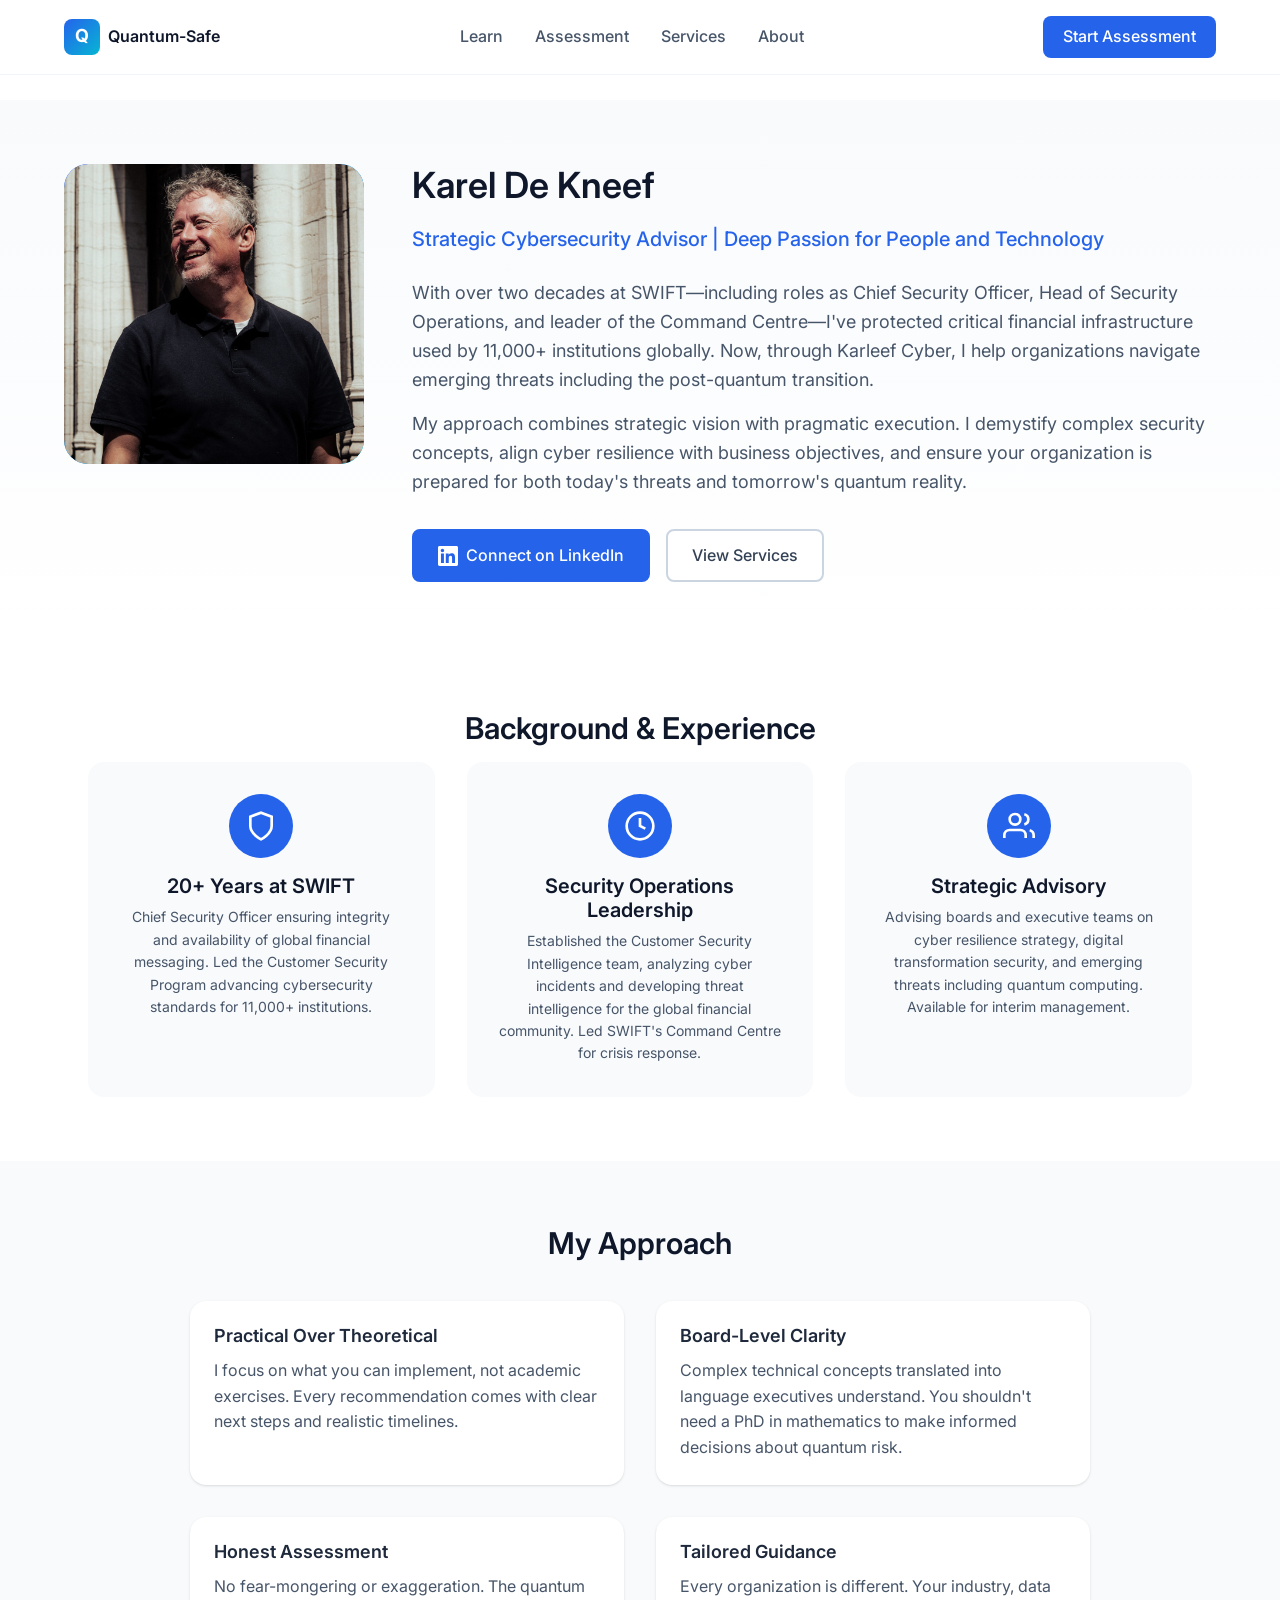
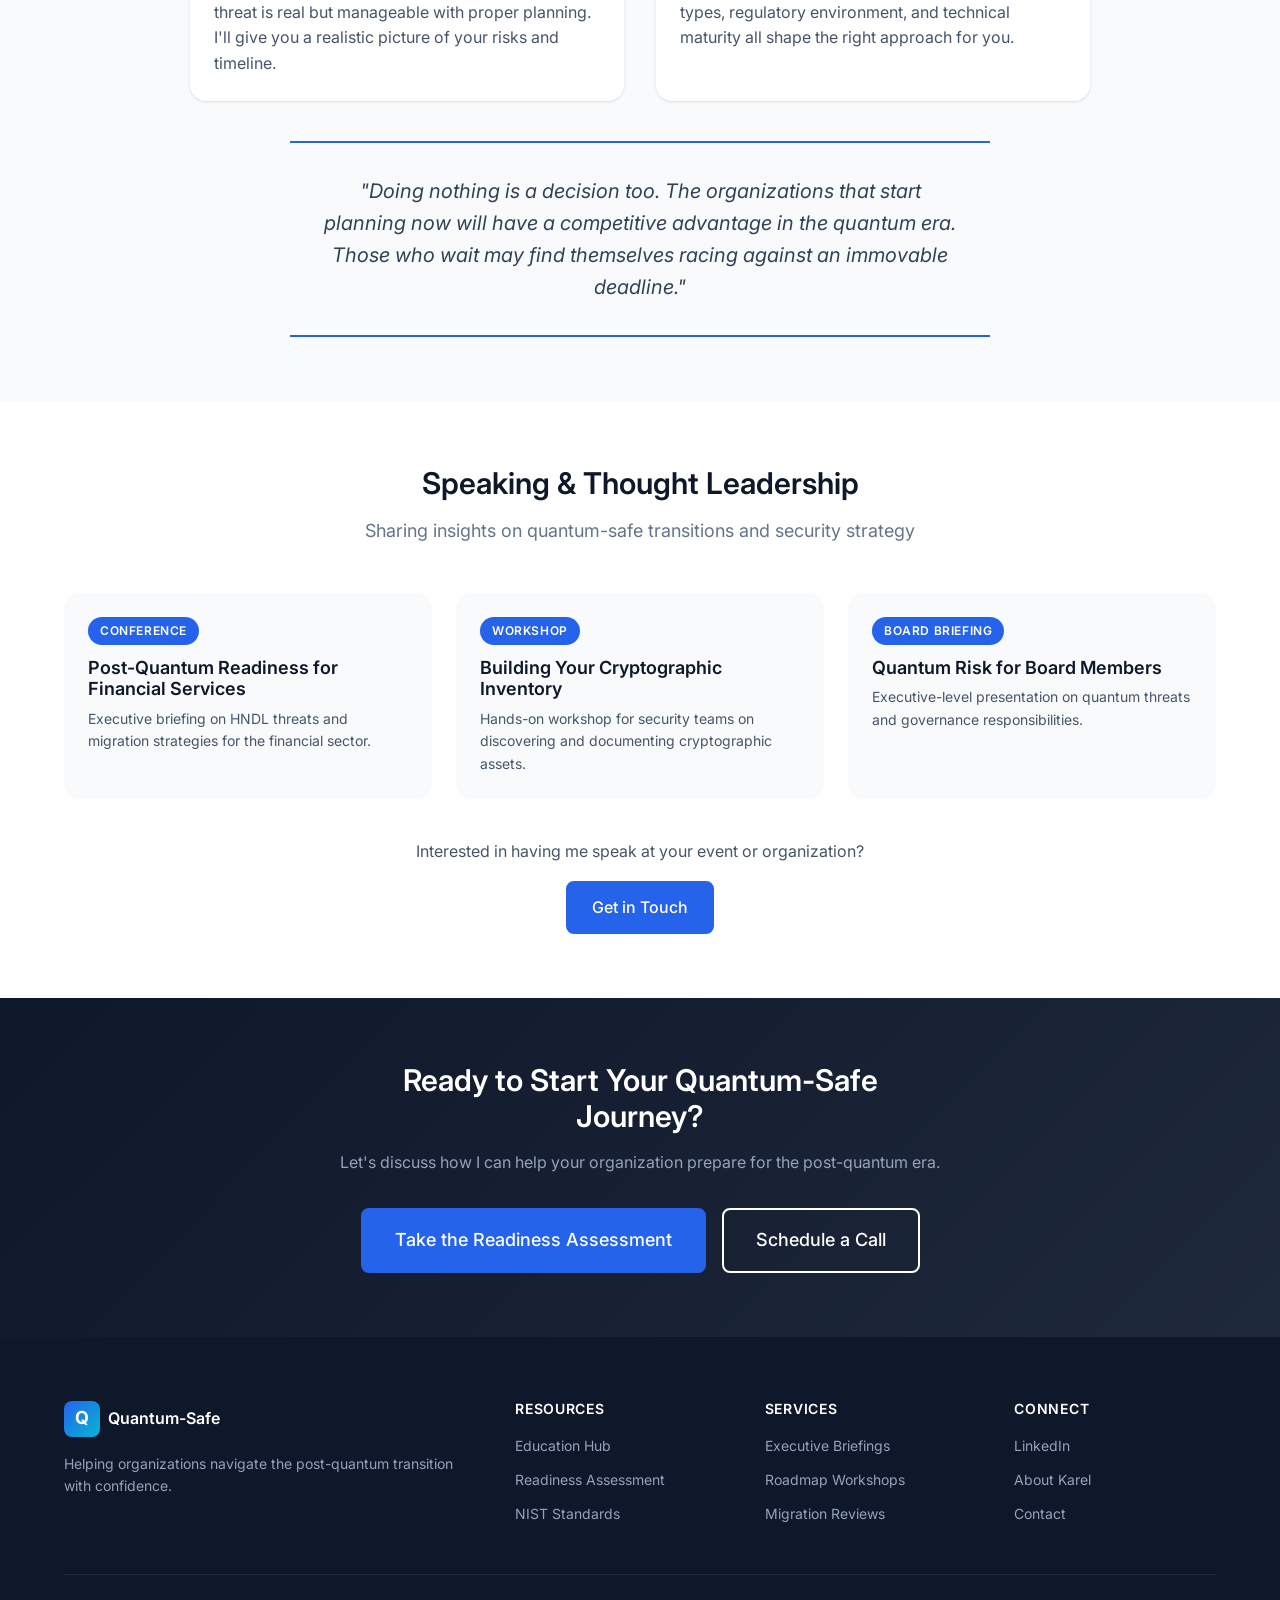
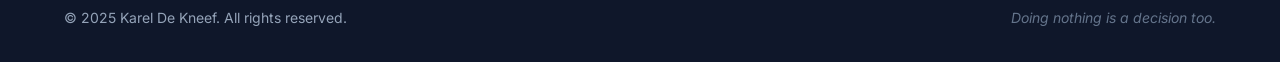
==== pages/about.html @ 089e5989 "Add PWA support and Vercel deployment configuration - manifest.json with icons, shortcuts, and app m" ====
<!DOCTYPE html>
<html lang="en">
<head>
    <meta charset="UTF-8">
    <meta name="viewport" content="width=device-width, initial-scale=1.0">
    <title>About Karel De Kneef | Quantum-Safe Advisory</title>
    <meta name="description" content="Former CSO at SWIFT, strategic security advisor helping organizations navigate the post-quantum transition.">
    <link rel="stylesheet" href="../css/main.css">
    <link rel="stylesheet" href="../css/components.css">
    <link rel="preconnect" href="https://fonts.googleapis.com">
    <link rel="preconnect" href="https://fonts.gstatic.com" crossorigin>
    <link href="https://fonts.googleapis.com/css2?family=Inter:wght@300;400;500;600;700&display=swap" rel="stylesheet">
    <!-- PWA -->
    <link rel="manifest" href="/manifest.json">
    <meta name="theme-color" content="#2563eb">
    <meta name="apple-mobile-web-app-capable" content="yes">
    <meta name="apple-mobile-web-app-status-bar-style" content="black-translucent">
    <meta name="apple-mobile-web-app-title" content="Quantum-Safe">
    <link rel="apple-touch-icon" href="/assets/icons/icon-192.svg">
</head>
<body>
    <!-- Navigation -->
    <nav class="nav">
        <div class="nav-container">
            <a href="../index.html" class="nav-logo">
                <span class="logo-icon">Q</span>
                <span class="logo-text">Quantum-Safe</span>
            </a>
            <div class="nav-links">
                <a href="education.html" class="nav-link">Learn</a>
                <a href="assessment.html" class="nav-link">Assessment</a>
                <a href="services.html" class="nav-link">Services</a>
                <a href="about.html" class="nav-link">About</a>
            </div>
            <a href="assessment.html" class="nav-cta">Start Assessment</a>
        </div>
    </nav>

    <main class="about-page">
        <!-- Hero -->
        <section class="about-hero">
            <div class="about-hero-content">
                <div class="about-image">
                    <img src="../assets/karel-dekneef.jpg" alt="Karel De Kneef" class="about-photo">
                </div>
                <div class="about-intro">
                    <h1>Karel De Kneef</h1>
                    <p class="subtitle">Strategic Cybersecurity Advisor | Deep Passion for People and Technology</p>
                    <p>With over two decades at SWIFT—including roles as Chief Security Officer, Head of Security Operations, and leader of the Command Centre—I've protected critical financial infrastructure used by 11,000+ institutions globally. Now, through Karleef Cyber, I help organizations navigate emerging threats including the post-quantum transition.</p>
                    <p>My approach combines strategic vision with pragmatic execution. I demystify complex security concepts, align cyber resilience with business objectives, and ensure your organization is prepared for both today's threats and tomorrow's quantum reality.</p>
                    <div class="about-links">
                        <a href="https://linkedin.com/in/kareldekneef" target="_blank" class="btn btn-primary">
                            <svg viewBox="0 0 24 24" width="20" height="20" fill="currentColor">
                                <path d="M20.447 20.452h-3.554v-5.569c0-1.328-.027-3.037-1.852-3.037-1.853 0-2.136 1.445-2.136 2.939v5.667H9.351V9h3.414v1.561h.046c.477-.9 1.637-1.85 3.37-1.85 3.601 0 4.267 2.37 4.267 5.455v6.286zM5.337 7.433c-1.144 0-2.063-.926-2.063-2.065 0-1.138.92-2.063 2.063-2.063 1.14 0 2.064.925 2.064 2.063 0 1.139-.925 2.065-2.064 2.065zm1.782 13.019H3.555V9h3.564v11.452zM22.225 0H1.771C.792 0 0 .774 0 1.729v20.542C0 23.227.792 24 1.771 24h20.451C23.2 24 24 23.227 24 22.271V1.729C24 .774 23.2 0 22.222 0h.003z"/>
                            </svg>
                            Connect on LinkedIn
                        </a>
                        <a href="services.html" class="btn btn-secondary">
                            View Services
                        </a>
                    </div>
                </div>
            </div>
        </section>

        <!-- Credentials -->
        <section class="about-credentials">
            <div class="container">
                <h2 class="section-title">Background & Experience</h2>
                <div class="credentials-grid">
                    <div class="credential-card">
                        <div class="credential-icon">
                            <svg viewBox="0 0 24 24" fill="none" stroke="currentColor" stroke-width="2">
                                <path d="M12 22s8-4 8-10V5l-8-3-8 3v7c0 6 8 10 8 10z"/>
                            </svg>
                        </div>
                        <h3>20+ Years at SWIFT</h3>
                        <p>Chief Security Officer ensuring integrity and availability of global financial messaging. Led the Customer Security Program advancing cybersecurity standards for 11,000+ institutions.</p>
                    </div>
                    <div class="credential-card">
                        <div class="credential-icon">
                            <svg viewBox="0 0 24 24" fill="none" stroke="currentColor" stroke-width="2">
                                <circle cx="12" cy="12" r="10"/>
                                <path d="M12 6v6l4 2"/>
                            </svg>
                        </div>
                        <h3>Security Operations Leadership</h3>
                        <p>Established the Customer Security Intelligence team, analyzing cyber incidents and developing threat intelligence for the global financial community. Led SWIFT's Command Centre for crisis response.</p>
                    </div>
                    <div class="credential-card">
                        <div class="credential-icon">
                            <svg viewBox="0 0 24 24" fill="none" stroke="currentColor" stroke-width="2">
                                <path d="M17 21v-2a4 4 0 00-4-4H5a4 4 0 00-4 4v2"/>
                                <circle cx="9" cy="7" r="4"/>
                                <path d="M23 21v-2a4 4 0 00-3-3.87M16 3.13a4 4 0 010 7.75"/>
                            </svg>
                        </div>
                        <h3>Strategic Advisory</h3>
                        <p>Advising boards and executive teams on cyber resilience strategy, digital transformation security, and emerging threats including quantum computing. Available for interim management.</p>
                    </div>
                </div>
            </div>
        </section>

        <!-- Philosophy -->
        <section class="philosophy-section">
            <div class="container">
                <div class="philosophy-content">
                    <h2>My Approach</h2>
                    <div class="philosophy-grid">
                        <div class="philosophy-item">
                            <h4>Practical Over Theoretical</h4>
                            <p>I focus on what you can implement, not academic exercises. Every recommendation comes with clear next steps and realistic timelines.</p>
                        </div>
                        <div class="philosophy-item">
                            <h4>Board-Level Clarity</h4>
                            <p>Complex technical concepts translated into language executives understand. You shouldn't need a PhD in mathematics to make informed decisions about quantum risk.</p>
                        </div>
                        <div class="philosophy-item">
                            <h4>Honest Assessment</h4>
                            <p>No fear-mongering or exaggeration. The quantum threat is real but manageable with proper planning. I'll give you a realistic picture of your risks and timeline.</p>
                        </div>
                        <div class="philosophy-item">
                            <h4>Tailored Guidance</h4>
                            <p>Every organization is different. Your industry, data types, regulatory environment, and technical maturity all shape the right approach for you.</p>
                        </div>
                    </div>

                    <blockquote class="philosophy-quote">
                        "Doing nothing is a decision too. The organizations that start planning now will have a competitive advantage in the quantum era. Those who wait may find themselves racing against an immovable deadline."
                    </blockquote>
                </div>
            </div>
        </section>

        <!-- Speaking & Writing -->
        <section class="speaking-section">
            <div class="container">
                <h2 class="section-title">Speaking & Thought Leadership</h2>
                <p class="section-subtitle">Sharing insights on quantum-safe transitions and security strategy</p>

                <div class="speaking-grid">
                    <div class="speaking-card">
                        <div class="speaking-type">Conference</div>
                        <h4>Post-Quantum Readiness for Financial Services</h4>
                        <p>Executive briefing on HNDL threats and migration strategies for the financial sector.</p>
                    </div>
                    <div class="speaking-card">
                        <div class="speaking-type">Workshop</div>
                        <h4>Building Your Cryptographic Inventory</h4>
                        <p>Hands-on workshop for security teams on discovering and documenting cryptographic assets.</p>
                    </div>
                    <div class="speaking-card">
                        <div class="speaking-type">Board Briefing</div>
                        <h4>Quantum Risk for Board Members</h4>
                        <p>Executive-level presentation on quantum threats and governance responsibilities.</p>
                    </div>
                </div>

                <div class="speaking-cta">
                    <p>Interested in having me speak at your event or organization?</p>
                    <a href="services.html#contact" class="btn btn-primary">Get in Touch</a>
                </div>
            </div>
        </section>

        <!-- CTA -->
        <section class="about-cta">
            <div class="container">
                <div class="about-cta-content">
                    <h2>Ready to Start Your Quantum-Safe Journey?</h2>
                    <p>Let's discuss how I can help your organization prepare for the post-quantum era.</p>
                    <div class="about-cta-buttons">
                        <a href="assessment.html" class="btn btn-primary btn-lg">Take the Readiness Assessment</a>
                        <a href="services.html#contact" class="btn btn-outline btn-lg">Schedule a Call</a>
                    </div>
                </div>
            </div>
        </section>
    </main>

    <!-- Footer -->
    <footer class="footer">
        <div class="container">
            <div class="footer-grid">
                <div class="footer-brand">
                    <a href="../index.html" class="footer-logo">
                        <span class="logo-icon">Q</span>
                        <span class="logo-text">Quantum-Safe</span>
                    </a>
                    <p>Helping organizations navigate the post-quantum transition with confidence.</p>
                </div>
                <div class="footer-links">
                    <h4>Resources</h4>
                    <ul>
                        <li><a href="education.html">Education Hub</a></li>
                        <li><a href="assessment.html">Readiness Assessment</a></li>
                        <li><a href="https://csrc.nist.gov/projects/post-quantum-cryptography" target="_blank">NIST Standards</a></li>
                    </ul>
                </div>
                <div class="footer-links">
                    <h4>Services</h4>
                    <ul>
                        <li><a href="services.html">Executive Briefings</a></li>
                        <li><a href="services.html">Roadmap Workshops</a></li>
                        <li><a href="services.html">Migration Reviews</a></li>
                    </ul>
                </div>
                <div class="footer-links">
                    <h4>Connect</h4>
                    <ul>
                        <li><a href="https://linkedin.com/in/kareldekneef" target="_blank">LinkedIn</a></li>
                        <li><a href="about.html">About Karel</a></li>
                        <li><a href="mailto:contact@quantum-safe.io">Contact</a></li>
                    </ul>
                </div>
            </div>
            <div class="footer-bottom">
                <p>&copy; 2025 Karel De Kneef. All rights reserved.</p>
                <p class="footer-tagline">Doing nothing is a decision too.</p>
            </div>
        </div>
    </footer>

    <script src="../js/main.js"></script>
    <script src="../js/analytics.js"></script>
    <style>
        /* About page specific styles */
        .philosophy-section {
            padding: var(--spacing-16) 0;
            background-color: var(--color-gray-50);
        }

        .philosophy-content {
            max-width: 900px;
            margin: 0 auto;
        }

        .philosophy-content h2 {
            text-align: center;
            margin-bottom: var(--spacing-10);
        }

        .philosophy-grid {
            display: grid;
            grid-template-columns: repeat(2, 1fr);
            gap: var(--spacing-8);
            margin-bottom: var(--spacing-10);
        }

        .philosophy-item {
            padding: var(--spacing-6);
            background-color: var(--color-white);
            border-radius: var(--radius-lg);
            box-shadow: var(--shadow);
        }

        .philosophy-item h4 {
            margin-bottom: var(--spacing-3);
            color: var(--color-gray-800);
        }

        .philosophy-item p {
            color: var(--color-gray-600);
            margin: 0;
            line-height: 1.6;
        }

        .philosophy-quote {
            font-size: var(--font-size-xl);
            font-style: italic;
            text-align: center;
            color: var(--color-gray-700);
            padding: var(--spacing-8);
            border-left: none;
            border-top: 2px solid var(--color-primary);
            border-bottom: 2px solid var(--color-primary);
            max-width: 700px;
            margin: 0 auto;
        }

        .speaking-section {
            padding: var(--spacing-16) 0;
        }

        .speaking-grid {
            display: grid;
            grid-template-columns: repeat(3, 1fr);
            gap: var(--spacing-6);
            max-width: var(--max-width);
            margin: 0 auto var(--spacing-10);
        }

        .speaking-card {
            padding: var(--spacing-6);
            background-color: var(--color-gray-50);
            border-radius: var(--radius-lg);
        }

        .speaking-type {
            display: inline-block;
            padding: var(--spacing-1) var(--spacing-3);
            background-color: var(--color-primary);
            color: var(--color-white);
            font-size: var(--font-size-xs);
            font-weight: 600;
            text-transform: uppercase;
            letter-spacing: 0.05em;
            border-radius: var(--radius-full);
            margin-bottom: var(--spacing-3);
        }

        .speaking-card h4 {
            margin-bottom: var(--spacing-2);
        }

        .speaking-card p {
            color: var(--color-gray-600);
            font-size: var(--font-size-sm);
            margin: 0;
        }

        .speaking-cta {
            text-align: center;
        }

        .speaking-cta p {
            margin-bottom: var(--spacing-4);
            color: var(--color-gray-600);
        }

        .about-cta {
            padding: var(--spacing-16) 0;
            background: linear-gradient(135deg, var(--color-gray-900) 0%, var(--color-gray-800) 100%);
        }

        .about-cta-content {
            text-align: center;
            max-width: 600px;
            margin: 0 auto;
        }

        .about-cta-content h2 {
            color: var(--color-white);
            margin-bottom: var(--spacing-4);
        }

        .about-cta-content > p {
            color: var(--color-gray-400);
            margin-bottom: var(--spacing-8);
        }

        .about-cta-buttons {
            display: flex;
            justify-content: center;
            gap: var(--spacing-4);
        }

        .about-cta .btn-outline {
            color: var(--color-white);
            border-color: var(--color-white);
        }

        .about-cta .btn-outline:hover {
            background-color: var(--color-white);
            color: var(--color-gray-900);
        }

        @media (max-width: 1024px) {
            .speaking-grid {
                grid-template-columns: 1fr 1fr;
            }
        }

        @media (max-width: 768px) {
            .philosophy-grid,
            .speaking-grid {
                grid-template-columns: 1fr;
            }

            .about-cta-buttons {
                flex-direction: column;
            }
        }
    </style>
</body>
</html>
---- css/main.css ----
/* ===================================
   Quantum-Safe Readiness Microsite
   Main Stylesheet
   =================================== */

/* CSS Variables */
:root {
    /* Colors - Clean, professional, slight blue accent */
    --color-primary: #2563eb;
    --color-primary-dark: #1d4ed8;
    --color-primary-light: #3b82f6;
    --color-secondary: #0f172a;
    --color-accent: #06b6d4;
    --color-success: #10b981;
    --color-warning: #f59e0b;
    --color-danger: #ef4444;

    /* Neutrals */
    --color-white: #ffffff;
    --color-gray-50: #f8fafc;
    --color-gray-100: #f1f5f9;
    --color-gray-200: #e2e8f0;
    --color-gray-300: #cbd5e1;
    --color-gray-400: #94a3b8;
    --color-gray-500: #64748b;
    --color-gray-600: #475569;
    --color-gray-700: #334155;
    --color-gray-800: #1e293b;
    --color-gray-900: #0f172a;

    /* Typography */
    --font-family: 'Inter', -apple-system, BlinkMacSystemFont, 'Segoe UI', Roboto, sans-serif;
    --font-size-xs: 0.75rem;
    --font-size-sm: 0.875rem;
    --font-size-base: 1rem;
    --font-size-lg: 1.125rem;
    --font-size-xl: 1.25rem;
    --font-size-2xl: 1.5rem;
    --font-size-3xl: 1.875rem;
    --font-size-4xl: 2.25rem;
    --font-size-5xl: 3rem;
    --font-size-6xl: 3.75rem;

    /* Spacing */
    --spacing-1: 0.25rem;
    --spacing-2: 0.5rem;
    --spacing-3: 0.75rem;
    --spacing-4: 1rem;
    --spacing-5: 1.25rem;
    --spacing-6: 1.5rem;
    --spacing-8: 2rem;
    --spacing-10: 2.5rem;
    --spacing-12: 3rem;
    --spacing-16: 4rem;
    --spacing-20: 5rem;
    --spacing-24: 6rem;

    /* Layout */
    --max-width: 1200px;
    --max-width-narrow: 800px;

    /* Shadows */
    --shadow-sm: 0 1px 2px 0 rgb(0 0 0 / 0.05);
    --shadow: 0 1px 3px 0 rgb(0 0 0 / 0.1), 0 1px 2px -1px rgb(0 0 0 / 0.1);
    --shadow-md: 0 4px 6px -1px rgb(0 0 0 / 0.1), 0 2px 4px -2px rgb(0 0 0 / 0.1);
    --shadow-lg: 0 10px 15px -3px rgb(0 0 0 / 0.1), 0 4px 6px -4px rgb(0 0 0 / 0.1);
    --shadow-xl: 0 20px 25px -5px rgb(0 0 0 / 0.1), 0 8px 10px -6px rgb(0 0 0 / 0.1);

    /* Border Radius */
    --radius-sm: 0.25rem;
    --radius: 0.5rem;
    --radius-md: 0.75rem;
    --radius-lg: 1rem;
    --radius-xl: 1.5rem;
    --radius-full: 9999px;

    /* Transitions */
    --transition-fast: 150ms ease;
    --transition: 200ms ease;
    --transition-slow: 300ms ease;
}

/* Reset & Base */
*, *::before, *::after {
    box-sizing: border-box;
    margin: 0;
    padding: 0;
}

html {
    font-size: 16px;
    scroll-behavior: smooth;
}

body {
    font-family: var(--font-family);
    font-size: var(--font-size-base);
    line-height: 1.6;
    color: var(--color-gray-700);
    background-color: var(--color-white);
    -webkit-font-smoothing: antialiased;
    -moz-osx-font-smoothing: grayscale;
}

img {
    max-width: 100%;
    height: auto;
    display: block;
}

a {
    color: inherit;
    text-decoration: none;
}

ul {
    list-style: none;
}

/* Container */
.container {
    width: 100%;
    max-width: var(--max-width);
    margin: 0 auto;
    padding: 0 var(--spacing-6);
}

/* Typography */
h1, h2, h3, h4, h5, h6 {
    color: var(--color-gray-900);
    font-weight: 600;
    line-height: 1.2;
}

h1 { font-size: var(--font-size-5xl); }
h2 { font-size: var(--font-size-3xl); }
h3 { font-size: var(--font-size-xl); }
h4 { font-size: var(--font-size-lg); }

.section-title {
    font-size: var(--font-size-3xl);
    text-align: center;
    margin-bottom: var(--spacing-4);
}

.section-subtitle {
    font-size: var(--font-size-lg);
    color: var(--color-gray-500);
    text-align: center;
    max-width: 600px;
    margin: 0 auto var(--spacing-12);
}

/* Buttons */
.btn {
    display: inline-flex;
    align-items: center;
    justify-content: center;
    gap: var(--spacing-2);
    padding: var(--spacing-3) var(--spacing-6);
    font-size: var(--font-size-base);
    font-weight: 500;
    border-radius: var(--radius);
    border: 2px solid transparent;
    cursor: pointer;
    transition: all var(--transition);
    white-space: nowrap;
}

.btn-primary {
    background-color: var(--color-primary);
    color: var(--color-white);
    border-color: var(--color-primary);
}

.btn-primary:hover {
    background-color: var(--color-primary-dark);
    border-color: var(--color-primary-dark);
    transform: translateY(-1px);
}

.btn-secondary {
    background-color: var(--color-white);
    color: var(--color-gray-700);
    border-color: var(--color-gray-300);
}

.btn-secondary:hover {
    background-color: var(--color-gray-50);
    border-color: var(--color-gray-400);
}

.btn-outline {
    background-color: transparent;
    color: var(--color-primary);
    border-color: var(--color-primary);
}

.btn-outline:hover {
    background-color: var(--color-primary);
    color: var(--color-white);
}

.btn-lg {
    padding: var(--spacing-4) var(--spacing-8);
    font-size: var(--font-size-lg);
}

.btn-icon {
    width: 20px;
    height: 20px;
}

/* Navigation */
.nav {
    position: fixed;
    top: 0;
    left: 0;
    right: 0;
    z-index: 1000;
    background-color: rgba(255, 255, 255, 0.95);
    backdrop-filter: blur(10px);
    border-bottom: 1px solid var(--color-gray-100);
}

.nav-container {
    display: flex;
    align-items: center;
    justify-content: space-between;
    max-width: var(--max-width);
    margin: 0 auto;
    padding: var(--spacing-4) var(--spacing-6);
}

.nav-logo {
    display: flex;
    align-items: center;
    gap: var(--spacing-2);
    font-weight: 600;
    color: var(--color-gray-900);
}

.logo-icon {
    display: flex;
    align-items: center;
    justify-content: center;
    width: 36px;
    height: 36px;
    background: linear-gradient(135deg, var(--color-primary), var(--color-accent));
    color: var(--color-white);
    border-radius: var(--radius);
    font-weight: 700;
    font-size: var(--font-size-lg);
}

.nav-links {
    display: flex;
    gap: var(--spacing-8);
}

.nav-link {
    color: var(--color-gray-600);
    font-weight: 500;
    transition: color var(--transition);
}

.nav-link:hover {
    color: var(--color-primary);
}

.nav-cta {
    padding: var(--spacing-2) var(--spacing-5);
    background-color: var(--color-primary);
    color: var(--color-white);
    font-weight: 500;
    border-radius: var(--radius);
    transition: background-color var(--transition);
}

.nav-cta:hover {
    background-color: var(--color-primary-dark);
}

.nav-mobile-toggle {
    display: none;
    flex-direction: column;
    gap: 4px;
    padding: var(--spacing-2);
    background: none;
    border: none;
    cursor: pointer;
}

.nav-mobile-toggle span {
    width: 24px;
    height: 2px;
    background-color: var(--color-gray-700);
    border-radius: 2px;
}

/* Hero Section */
.hero {
    padding: calc(var(--spacing-24) + 80px) 0 var(--spacing-24);
    background: linear-gradient(180deg, var(--color-gray-50) 0%, var(--color-white) 100%);
}

.hero-container {
    display: grid;
    grid-template-columns: 1fr 1fr;
    gap: var(--spacing-16);
    align-items: center;
    max-width: var(--max-width);
    margin: 0 auto;
    padding: 0 var(--spacing-6);
}

.hero-title {
    font-size: var(--font-size-5xl);
    line-height: 1.1;
    margin-bottom: var(--spacing-6);
}

.hero-title .highlight {
    color: var(--color-primary);
}

.hero-subtitle {
    font-size: var(--font-size-xl);
    color: var(--color-gray-600);
    margin-bottom: var(--spacing-8);
    line-height: 1.6;
}

.hero-cta {
    display: flex;
    flex-wrap: wrap;
    gap: var(--spacing-4);
    margin-bottom: var(--spacing-8);
}

.hero-trust {
    color: var(--color-gray-500);
    font-size: var(--font-size-sm);
}

.hero-learn-link {
    display: inline-block;
    margin-top: var(--spacing-3);
    color: var(--color-primary);
    font-weight: 500;
    text-decoration: none;
    transition: color var(--transition);
}

.hero-learn-link:hover {
    color: var(--color-primary-dark);
    text-decoration: underline;
}

/* Quantum Animation */
.quantum-animation {
    display: flex;
    align-items: center;
    justify-content: center;
    height: 400px;
}

.qubit-container {
    position: relative;
    width: 300px;
    height: 300px;
}

.qubit {
    position: absolute;
    width: 16px;
    height: 16px;
    background: linear-gradient(135deg, var(--color-primary), var(--color-accent));
    border-radius: 50%;
    box-shadow: 0 0 20px rgba(37, 99, 235, 0.4);
}

.qubit-1 {
    top: 50%;
    left: 50%;
    transform: translate(-50%, -50%);
    animation: pulse 2s ease-in-out infinite;
}

.qubit-2 {
    top: 20%;
    left: 50%;
    transform: translateX(-50%);
    animation: orbit1 4s linear infinite;
}

.qubit-3 {
    bottom: 20%;
    left: 50%;
    transform: translateX(-50%);
    animation: orbit2 5s linear infinite reverse;
}

.orbit {
    position: absolute;
    top: 50%;
    left: 50%;
    transform: translate(-50%, -50%);
    border: 1px solid var(--color-gray-200);
    border-radius: 50%;
}

.orbit-1 { width: 100px; height: 100px; }
.orbit-2 { width: 180px; height: 180px; }
.orbit-3 { width: 260px; height: 260px; }

@keyframes pulse {
    0%, 100% { transform: translate(-50%, -50%) scale(1); opacity: 1; }
    50% { transform: translate(-50%, -50%) scale(1.2); opacity: 0.8; }
}

@keyframes orbit1 {
    from { transform: translateX(-50%) rotate(0deg) translateY(-90px) rotate(0deg); }
    to { transform: translateX(-50%) rotate(360deg) translateY(-90px) rotate(-360deg); }
}

@keyframes orbit2 {
    from { transform: translateX(-50%) rotate(0deg) translateY(130px) rotate(0deg); }
    to { transform: translateX(-50%) rotate(360deg) translateY(130px) rotate(-360deg); }
}

/* Education Banner */
.education-banner {
    padding: var(--spacing-10) 0;
    background: linear-gradient(135deg, var(--color-primary) 0%, var(--color-primary-dark) 100%);
}

.education-banner-content {
    display: flex;
    align-items: center;
    justify-content: space-between;
    gap: var(--spacing-8);
}

.education-banner-text h2 {
    color: var(--color-white);
    font-size: var(--font-size-2xl);
    margin-bottom: var(--spacing-2);
}

.education-banner-text p {
    color: rgba(255, 255, 255, 0.9);
    margin: 0;
    max-width: 600px;
}

.education-banner .btn-primary {
    background-color: var(--color-white);
    color: var(--color-primary);
    border-color: var(--color-white);
    white-space: nowrap;
    flex-shrink: 0;
}

.education-banner .btn-primary:hover {
    background-color: var(--color-gray-100);
}

@media (max-width: 768px) {
    .education-banner-content {
        flex-direction: column;
        text-align: center;
    }
}

/* Problem Section */
.problem-section {
    padding: var(--spacing-16) 0;
    background-color: var(--color-gray-900);
}

.problem-grid {
    display: grid;
    grid-template-columns: repeat(3, 1fr);
    gap: var(--spacing-8);
}

.problem-stat {
    text-align: center;
    padding: var(--spacing-8);
}

.stat-number {
    display: block;
    font-size: var(--font-size-5xl);
    font-weight: 700;
    color: var(--color-white);
    margin-bottom: var(--spacing-2);
}

.stat-label {
    display: block;
    font-size: var(--font-size-base);
    color: var(--color-gray-400);
}

/* Explainer Section */
.explainer-section {
    padding: var(--spacing-24) 0;
}

.timeline-explainer {
    max-width: 700px;
    margin: 0 auto;
}

.timeline-step {
    display: grid;
    grid-template-columns: 100px 1fr;
    gap: var(--spacing-6);
    padding: var(--spacing-6) 0;
}

.step-visual {
    display: flex;
    justify-content: center;
}

.icon-container {
    width: 64px;
    height: 64px;
    display: flex;
    align-items: center;
    justify-content: center;
    border-radius: 50%;
    background-color: var(--color-gray-100);
    color: var(--color-gray-600);
}

.icon-container svg {
    width: 32px;
    height: 32px;
}

.icon-harvest { background-color: #fef3c7; color: #d97706; }
.icon-wait { background-color: #e0e7ff; color: #4f46e5; }
.icon-decrypt { background-color: #fee2e2; color: #dc2626; }
.icon-protect { background-color: #d1fae5; color: #059669; }

.step-content h3 {
    margin-bottom: var(--spacing-2);
}

.step-content p {
    color: var(--color-gray-600);
}

.timeline-connector {
    width: 2px;
    height: 40px;
    background-color: var(--color-gray-200);
    margin-left: 81px;
}

.highlight-step .icon-container {
    box-shadow: 0 0 0 4px rgba(16, 185, 129, 0.2);
}

.explainer-cta {
    text-align: center;
    margin-top: var(--spacing-12);
}

/* Game Section */
.game-section {
    padding: var(--spacing-24) 0;
    background-color: var(--color-gray-50);
}

.sensitivity-game {
    max-width: 900px;
    margin: 0 auto;
}

.game-cards {
    display: flex;
    flex-wrap: wrap;
    gap: var(--spacing-4);
    justify-content: center;
    margin-bottom: var(--spacing-8);
}

.game-card {
    display: flex;
    flex-direction: column;
    align-items: center;
    gap: var(--spacing-2);
    padding: var(--spacing-4) var(--spacing-6);
    background-color: var(--color-white);
    border: 2px solid var(--color-gray-200);
    border-radius: var(--radius-md);
    cursor: grab;
    transition: all var(--transition);
    user-select: none;
}

.game-card:hover {
    border-color: var(--color-primary);
    box-shadow: var(--shadow-md);
}

.game-card.dragging {
    opacity: 0.5;
    cursor: grabbing;
}

.card-icon {
    width: 32px;
    height: 32px;
    color: var(--color-gray-600);
}

.card-icon svg {
    width: 100%;
    height: 100%;
}

.card-label {
    font-size: var(--font-size-sm);
    font-weight: 500;
    color: var(--color-gray-700);
    text-align: center;
}

.game-zones {
    display: grid;
    grid-template-columns: 1fr 1fr;
    gap: var(--spacing-6);
}

.drop-zone {
    min-height: 200px;
    padding: var(--spacing-6);
    border: 2px dashed var(--color-gray-300);
    border-radius: var(--radius-lg);
    transition: all var(--transition);
}

.drop-zone.drag-over {
    border-color: var(--color-primary);
    background-color: rgba(37, 99, 235, 0.05);
}

.zone-header {
    display: flex;
    align-items: center;
    gap: var(--spacing-2);
    margin-bottom: var(--spacing-3);
    font-weight: 600;
    color: var(--color-gray-700);
}

.zone-header svg {
    width: 24px;
    height: 24px;
}

.zone-sensitive .zone-header { color: var(--color-danger); }
.zone-not-sensitive .zone-header { color: var(--color-success); }

.zone-hint {
    font-size: var(--font-size-sm);
    color: var(--color-gray-500);
    margin-bottom: var(--spacing-4);
}

.zone-cards {
    display: flex;
    flex-wrap: wrap;
    gap: var(--spacing-3);
}

.zone-cards .game-card {
    cursor: default;
}

.game-results {
    margin-top: var(--spacing-8);
    padding: var(--spacing-8);
    background-color: var(--color-white);
    border-radius: var(--radius-lg);
    box-shadow: var(--shadow-lg);
}

.game-results.hidden {
    display: none;
}

.game-results h3 {
    text-align: center;
    margin-bottom: var(--spacing-6);
}

.results-grid {
    display: grid;
    gap: var(--spacing-4);
    margin-bottom: var(--spacing-8);
}

.result-item {
    display: flex;
    align-items: center;
    gap: var(--spacing-4);
    padding: var(--spacing-4);
    border-radius: var(--radius);
    background-color: var(--color-gray-50);
}

.result-item.correct {
    background-color: #d1fae5;
}

.result-item.incorrect {
    background-color: #fee2e2;
}

.result-icon {
    width: 24px;
    height: 24px;
    flex-shrink: 0;
}

.result-text {
    flex: 1;
}

.result-text strong {
    display: block;
    margin-bottom: var(--spacing-1);
}

.result-text span {
    font-size: var(--font-size-sm);
    color: var(--color-gray-600);
}

.results-cta {
    text-align: center;
}

.results-cta p {
    margin-bottom: var(--spacing-4);
    color: var(--color-gray-600);
}

/* Qubits Section */
.qubits-section {
    padding: var(--spacing-24) 0;
}

.qubits-explainer {
    max-width: 900px;
    margin: 0 auto;
}

.qubits-visual {
    display: flex;
    flex-direction: column;
    align-items: center;
    gap: var(--spacing-8);
    margin-bottom: var(--spacing-12);
    padding: var(--spacing-12);
    background-color: var(--color-gray-50);
    border-radius: var(--radius-lg);
}

.physical-qubits {
    display: grid;
    grid-template-columns: repeat(3, 1fr);
    gap: var(--spacing-4);
}

.qubit-dot {
    width: 24px;
    height: 24px;
    border-radius: 50%;
    background: linear-gradient(135deg, var(--color-primary), var(--color-accent));
}

.qubit-dot.glitching {
    animation: glitch 0.5s ease-in-out infinite alternate;
}

.qubit-dot.stable {
    width: 48px;
    height: 48px;
    box-shadow: 0 0 20px rgba(37, 99, 235, 0.4);
    animation: stablePulse 2s ease-in-out infinite;
}

@keyframes glitch {
    0% { opacity: 1; transform: translate(0, 0); }
    25% { opacity: 0.7; transform: translate(-2px, 1px); }
    50% { opacity: 0.5; transform: translate(2px, -1px); }
    75% { opacity: 0.8; transform: translate(-1px, -2px); }
    100% { opacity: 0.6; transform: translate(1px, 2px); }
}

@keyframes stablePulse {
    0%, 100% { transform: scale(1); }
    50% { transform: scale(1.05); }
}

.qubits-arrow {
    display: flex;
    flex-direction: column;
    align-items: center;
    gap: var(--spacing-2);
    color: var(--color-gray-500);
    font-size: var(--font-size-sm);
}

.qubits-arrow svg {
    width: 24px;
    height: 48px;
}

.logical-qubit {
    display: flex;
    justify-content: center;
}

.qubits-info {
    display: grid;
    grid-template-columns: 1fr 1fr;
    gap: var(--spacing-6);
    margin-bottom: var(--spacing-8);
}

.info-card {
    padding: var(--spacing-6);
    background-color: var(--color-gray-50);
    border-radius: var(--radius-lg);
}

.info-card.highlight {
    background-color: var(--color-primary);
    color: var(--color-white);
}

.info-card.highlight h4 {
    color: var(--color-white);
}

.info-card h4 {
    margin-bottom: var(--spacing-4);
}

.info-card ul {
    display: flex;
    flex-direction: column;
    gap: var(--spacing-2);
}

.info-card li {
    padding-left: var(--spacing-4);
    position: relative;
}

.info-card li::before {
    content: "•";
    position: absolute;
    left: 0;
    color: var(--color-gray-400);
}

.info-card.highlight li::before {
    color: rgba(255, 255, 255, 0.6);
}

.qubits-insight {
    text-align: center;
}

.qubits-insight blockquote {
    font-size: var(--font-size-lg);
    font-style: italic;
    color: var(--color-gray-600);
    max-width: 700px;
    margin: 0 auto;
    padding: var(--spacing-6);
    border-left: 4px solid var(--color-primary);
    background-color: var(--color-gray-50);
    text-align: left;
}

/* Shor Section */
.shor-section {
    padding: var(--spacing-24) 0;
    background-color: var(--color-gray-900);
    color: var(--color-white);
}

.shor-section .section-title,
.shor-section .section-subtitle {
    color: var(--color-white);
}

.shor-section .section-subtitle {
    color: var(--color-gray-400);
}

.shor-interactive {
    max-width: 700px;
    margin: 0 auto;
}

.shor-slider-container {
    margin-bottom: var(--spacing-12);
}

.slider-labels {
    display: flex;
    justify-content: space-between;
    margin-bottom: var(--spacing-4);
    font-size: var(--font-size-sm);
    color: var(--color-gray-400);
}

.shor-slider {
    width: 100%;
    height: 8px;
    appearance: none;
    background: linear-gradient(90deg, var(--color-gray-700) 0%, var(--color-primary) 100%);
    border-radius: var(--radius-full);
    outline: none;
    cursor: pointer;
}

.shor-slider::-webkit-slider-thumb {
    appearance: none;
    width: 24px;
    height: 24px;
    background-color: var(--color-white);
    border-radius: 50%;
    cursor: pointer;
    box-shadow: var(--shadow-lg);
}

.slider-scale {
    display: flex;
    justify-content: space-between;
    margin-top: var(--spacing-4);
    font-size: var(--font-size-xs);
    color: var(--color-gray-500);
}

.shor-result {
    text-align: center;
    padding: var(--spacing-12);
    background-color: var(--color-gray-800);
    border-radius: var(--radius-lg);
    margin-bottom: var(--spacing-8);
}

.result-time {
    display: flex;
    align-items: baseline;
    justify-content: center;
    gap: var(--spacing-2);
    margin-bottom: var(--spacing-4);
}

.time-value {
    font-size: var(--font-size-5xl);
    font-weight: 700;
    color: var(--color-accent);
}

.time-unit {
    font-size: var(--font-size-2xl);
    color: var(--color-gray-400);
}

.result-context {
    color: var(--color-gray-400);
}

.shor-message {
    text-align: center;
}

.shor-message p {
    font-size: var(--font-size-lg);
    color: var(--color-gray-300);
}

.shor-message .subtle {
    font-size: var(--font-size-sm);
    color: var(--color-gray-500);
    margin-top: var(--spacing-2);
}

/* Timeline Section */
.timeline-section {
    padding: var(--spacing-24) 0;
}

.migration-timeline {
    max-width: 1000px;
    margin: 0 auto;
}

.timeline-track {
    position: relative;
    height: 8px;
    background-color: var(--color-gray-200);
    border-radius: var(--radius-full);
    margin-bottom: var(--spacing-8);
}

.timeline-qday {
    position: absolute;
    right: 10%;
    top: -8px;
    padding: var(--spacing-1) var(--spacing-3);
    background-color: var(--color-warning);
    color: var(--color-white);
    font-size: var(--font-size-xs);
    font-weight: 600;
    border-radius: var(--radius-full);
    white-space: nowrap;
}

.timeline-phases {
    display: grid;
    grid-template-columns: repeat(3, 1fr);
    gap: var(--spacing-6);
    margin-bottom: var(--spacing-12);
}

.phase {
    padding: var(--spacing-6);
    background-color: var(--color-gray-50);
    border-radius: var(--radius-lg);
    border-top: 4px solid;
}

.phase-1 { border-top-color: var(--color-primary); }
.phase-2 { border-top-color: var(--color-accent); }
.phase-3 { border-top-color: var(--color-success); }

.phase-header {
    margin-bottom: var(--spacing-4);
}

.phase-years {
    display: inline-block;
    font-size: var(--font-size-sm);
    font-weight: 600;
    color: var(--color-gray-500);
    margin-bottom: var(--spacing-2);
}

.phase-header h3 {
    font-size: var(--font-size-lg);
}

.phase-actions {
    display: flex;
    flex-direction: column;
    gap: var(--spacing-2);
}

.phase-actions li {
    padding-left: var(--spacing-4);
    position: relative;
    font-size: var(--font-size-sm);
    color: var(--color-gray-600);
}

.phase-actions li::before {
    content: "→";
    position: absolute;
    left: 0;
    color: var(--color-gray-400);
}

.timeline-regulatory {
    padding: var(--spacing-6);
    background-color: var(--color-gray-100);
    border-radius: var(--radius-lg);
}

.timeline-regulatory h4 {
    margin-bottom: var(--spacing-4);
}

.regulatory-items {
    display: flex;
    flex-wrap: wrap;
    gap: var(--spacing-6);
}

.reg-item {
    display: flex;
    align-items: center;
    gap: var(--spacing-3);
}

.reg-year {
    font-weight: 700;
    color: var(--color-primary);
}

.reg-text {
    font-size: var(--font-size-sm);
    color: var(--color-gray-600);
}

/* CTA Section */
.cta-section {
    padding: var(--spacing-24) 0;
    background: linear-gradient(135deg, var(--color-primary) 0%, var(--color-primary-dark) 100%);
    color: var(--color-white);
}

.cta-content {
    text-align: center;
    max-width: 600px;
    margin: 0 auto;
}

.cta-content h2 {
    color: var(--color-white);
    font-size: var(--font-size-3xl);
    margin-bottom: var(--spacing-4);
}

.cta-content > p {
    font-size: var(--font-size-lg);
    opacity: 0.9;
    margin-bottom: var(--spacing-8);
}

.cta-buttons {
    display: flex;
    justify-content: center;
    gap: var(--spacing-4);
    margin-bottom: var(--spacing-6);
}

.cta-section .btn-primary {
    background-color: var(--color-white);
    color: var(--color-primary);
    border-color: var(--color-white);
}

.cta-section .btn-primary:hover {
    background-color: var(--color-gray-100);
}

.cta-section .btn-outline {
    background-color: transparent;
    color: var(--color-white);
    border-color: var(--color-white);
}

.cta-section .btn-outline:hover {
    background-color: rgba(255, 255, 255, 0.1);
}

.cta-note {
    font-size: var(--font-size-sm);
    opacity: 0.7;
}

/* Footer */
.footer {
    padding: var(--spacing-16) 0 var(--spacing-8);
    background-color: var(--color-gray-900);
    color: var(--color-gray-400);
}

.footer-grid {
    display: grid;
    grid-template-columns: 2fr 1fr 1fr 1fr;
    gap: var(--spacing-12);
    margin-bottom: var(--spacing-12);
}

.footer-logo {
    display: flex;
    align-items: center;
    gap: var(--spacing-2);
    color: var(--color-white);
    font-weight: 600;
    margin-bottom: var(--spacing-4);
}

.footer-brand p {
    font-size: var(--font-size-sm);
    line-height: 1.6;
}

.footer-links h4 {
    color: var(--color-white);
    font-size: var(--font-size-sm);
    font-weight: 600;
    margin-bottom: var(--spacing-4);
    text-transform: uppercase;
    letter-spacing: 0.05em;
}

.footer-links ul {
    display: flex;
    flex-direction: column;
    gap: var(--spacing-2);
}

.footer-links a {
    font-size: var(--font-size-sm);
    transition: color var(--transition);
}

.footer-links a:hover {
    color: var(--color-white);
}

.footer-bottom {
    display: flex;
    justify-content: space-between;
    align-items: center;
    padding-top: var(--spacing-8);
    border-top: 1px solid var(--color-gray-800);
    font-size: var(--font-size-sm);
}

.footer-tagline {
    font-style: italic;
    color: var(--color-gray-500);
}

/* Responsive */
@media (max-width: 1024px) {
    .hero-container {
        grid-template-columns: 1fr;
        text-align: center;
    }

    .hero-cta {
        justify-content: center;
    }

    .hero-visual {
        order: -1;
    }

    .quantum-animation {
        height: 300px;
    }

    .qubit-container {
        width: 200px;
        height: 200px;
    }

    .problem-grid {
        grid-template-columns: 1fr;
        gap: var(--spacing-4);
    }

    .timeline-phases {
        grid-template-columns: 1fr;
    }

    .footer-grid {
        grid-template-columns: 1fr 1fr;
    }
}

@media (max-width: 768px) {
    .nav-links {
        display: none;
    }

    .nav-cta {
        display: none;
    }

    .nav-mobile-toggle {
        display: flex;
    }

    .hero-title {
        font-size: var(--font-size-3xl);
    }

    .hero-subtitle {
        font-size: var(--font-size-lg);
    }

    .hero-cta {
        flex-direction: column;
    }

    .stat-number {
        font-size: var(--font-size-3xl);
    }

    .section-title {
        font-size: var(--font-size-2xl);
    }

    .timeline-step {
        grid-template-columns: 60px 1fr;
    }

    .icon-container {
        width: 48px;
        height: 48px;
    }

    .timeline-connector {
        margin-left: 53px;
    }

    .game-zones {
        grid-template-columns: 1fr;
    }

    .qubits-info {
        grid-template-columns: 1fr;
    }

    .slider-scale {
        flex-wrap: wrap;
        justify-content: center;
        gap: var(--spacing-2);
    }

    .cta-buttons {
        flex-direction: column;
    }

    .footer-grid {
        grid-template-columns: 1fr;
        gap: var(--spacing-8);
    }

    .footer-bottom {
        flex-direction: column;
        gap: var(--spacing-4);
        text-align: center;
    }
}

/* Utilities */
.hidden {
    display: none !important;
}

.text-center {
    text-align: center;
}
---- css/components.css ----
/* ===================================
   Quantum-Safe Readiness Microsite
   Component Styles
   =================================== */

/* About Photo */
.about-photo {
    width: 100%;
    height: 100%;
    object-fit: cover;
    border-radius: var(--radius-xl);
    filter: grayscale(20%);
}

.about-image {
    overflow: hidden;
}

/* Assessment Form Styles */
.assessment-page {
    padding-top: 100px;
    min-height: 100vh;
    background: linear-gradient(180deg, var(--color-gray-50) 0%, var(--color-white) 100%);
}

.assessment-container {
    max-width: 800px;
    margin: 0 auto;
    padding: var(--spacing-8) var(--spacing-6);
}

.assessment-header {
    text-align: center;
    margin-bottom: var(--spacing-8);
}

.assessment-header h1 {
    font-size: var(--font-size-3xl);
    margin-bottom: var(--spacing-4);
}

.assessment-header p {
    color: var(--color-gray-600);
    font-size: var(--font-size-lg);
}

/* Progress Bar */
.progress-container {
    margin-bottom: var(--spacing-8);
}

.progress-bar {
    height: 8px;
    background-color: var(--color-gray-200);
    border-radius: var(--radius-full);
    overflow: hidden;
}

.progress-fill {
    height: 100%;
    background: linear-gradient(90deg, var(--color-primary), var(--color-accent));
    border-radius: var(--radius-full);
    transition: width var(--transition-slow);
}

.progress-text {
    display: flex;
    justify-content: space-between;
    margin-top: var(--spacing-2);
    font-size: var(--font-size-sm);
    color: var(--color-gray-500);
}

/* Question Card */
.question-card {
    background-color: var(--color-white);
    border-radius: var(--radius-lg);
    box-shadow: var(--shadow-lg);
    padding: var(--spacing-8);
    margin-bottom: var(--spacing-6);
}

.question-number {
    display: inline-block;
    padding: var(--spacing-1) var(--spacing-3);
    background-color: var(--color-primary);
    color: var(--color-white);
    font-size: var(--font-size-sm);
    font-weight: 600;
    border-radius: var(--radius-full);
    margin-bottom: var(--spacing-4);
}

.question-text {
    font-size: var(--font-size-xl);
    font-weight: 600;
    color: var(--color-gray-900);
    margin-bottom: var(--spacing-2);
}

.question-help {
    font-size: var(--font-size-sm);
    color: var(--color-gray-500);
    margin-bottom: var(--spacing-6);
}

/* Answer Options */
.answer-options {
    display: flex;
    flex-direction: column;
    gap: var(--spacing-3);
}

.answer-option {
    display: flex;
    align-items: flex-start;
    gap: var(--spacing-4);
    padding: var(--spacing-4) var(--spacing-5);
    background-color: var(--color-gray-50);
    border: 2px solid var(--color-gray-200);
    border-radius: var(--radius-md);
    cursor: pointer;
    transition: all var(--transition);
}

.answer-option:hover {
    border-color: var(--color-primary-light);
    background-color: rgba(37, 99, 235, 0.05);
}

.answer-option.selected {
    border-color: var(--color-primary);
    background-color: rgba(37, 99, 235, 0.1);
}

.answer-radio {
    width: 20px;
    height: 20px;
    border: 2px solid var(--color-gray-400);
    border-radius: 50%;
    flex-shrink: 0;
    margin-top: 2px;
    position: relative;
}

.answer-option.selected .answer-radio {
    border-color: var(--color-primary);
}

.answer-option.selected .answer-radio::after {
    content: "";
    position: absolute;
    top: 50%;
    left: 50%;
    transform: translate(-50%, -50%);
    width: 10px;
    height: 10px;
    background-color: var(--color-primary);
    border-radius: 50%;
}

.answer-content {
    flex: 1;
}

.answer-label {
    font-weight: 500;
    color: var(--color-gray-800);
    margin-bottom: var(--spacing-1);
}

.answer-description {
    font-size: var(--font-size-sm);
    color: var(--color-gray-500);
}

/* Slider Input */
.slider-container {
    padding: var(--spacing-4) 0;
}

.slider-input {
    width: 100%;
    height: 8px;
    appearance: none;
    background: linear-gradient(90deg, var(--color-gray-300) 0%, var(--color-primary) 100%);
    border-radius: var(--radius-full);
    outline: none;
    cursor: pointer;
}

.slider-input::-webkit-slider-thumb {
    appearance: none;
    width: 24px;
    height: 24px;
    background-color: var(--color-white);
    border: 2px solid var(--color-primary);
    border-radius: 50%;
    cursor: pointer;
    box-shadow: var(--shadow-md);
}

.slider-labels {
    display: flex;
    justify-content: space-between;
    margin-top: var(--spacing-3);
    font-size: var(--font-size-sm);
    color: var(--color-gray-500);
}

.slider-value {
    text-align: center;
    font-size: var(--font-size-2xl);
    font-weight: 700;
    color: var(--color-primary);
    margin-top: var(--spacing-4);
}

/* Navigation Buttons */
.assessment-nav {
    display: flex;
    justify-content: space-between;
    margin-top: var(--spacing-8);
}

.nav-btn {
    display: inline-flex;
    align-items: center;
    gap: var(--spacing-2);
    padding: var(--spacing-3) var(--spacing-6);
    font-size: var(--font-size-base);
    font-weight: 500;
    border-radius: var(--radius);
    cursor: pointer;
    transition: all var(--transition);
    border: none;
}

.nav-btn-prev {
    background-color: var(--color-gray-100);
    color: var(--color-gray-700);
}

.nav-btn-prev:hover {
    background-color: var(--color-gray-200);
}

.nav-btn-next {
    background-color: var(--color-primary);
    color: var(--color-white);
}

.nav-btn-next:hover {
    background-color: var(--color-primary-dark);
}

.nav-btn:disabled {
    opacity: 0.5;
    cursor: not-allowed;
}

/* Results Page */
.results-container {
    max-width: 900px;
    margin: 0 auto;
    padding: var(--spacing-8) var(--spacing-6);
}

.results-header {
    text-align: center;
    margin-bottom: var(--spacing-12);
}

.results-header h1 {
    font-size: var(--font-size-3xl);
    margin-bottom: var(--spacing-2);
}

.results-header p {
    color: var(--color-gray-600);
}

/* Score Display */
.score-display {
    text-align: center;
    padding: var(--spacing-12);
    background: linear-gradient(135deg, var(--color-gray-900) 0%, var(--color-gray-800) 100%);
    border-radius: var(--radius-xl);
    margin-bottom: var(--spacing-12);
}

.score-circle {
    position: relative;
    width: 200px;
    height: 200px;
    margin: 0 auto var(--spacing-6);
}

.score-circle svg {
    width: 100%;
    height: 100%;
    transform: rotate(-90deg);
}

.score-ring-bg {
    fill: none;
    stroke: var(--color-gray-700);
    stroke-width: 12;
}

.score-ring {
    fill: none;
    stroke: var(--color-accent);
    stroke-width: 12;
    stroke-linecap: round;
    stroke-dasharray: 565;
    stroke-dashoffset: 565;
    transition: stroke-dashoffset 1.5s ease-out;
}

.score-number {
    position: absolute;
    top: 50%;
    left: 50%;
    transform: translate(-50%, -50%);
    font-size: var(--font-size-5xl);
    font-weight: 700;
    color: var(--color-white);
}

.score-label {
    font-size: var(--font-size-2xl);
    font-weight: 600;
    color: var(--color-accent);
    margin-bottom: var(--spacing-2);
}

.score-description {
    color: var(--color-gray-400);
    max-width: 400px;
    margin: 0 auto;
}

/* Dimension Scores */
.dimension-scores {
    margin-bottom: var(--spacing-12);
}

.dimension-scores h2 {
    text-align: center;
    margin-bottom: var(--spacing-8);
}

.dimension-grid {
    display: grid;
    gap: var(--spacing-4);
}

.dimension-item {
    background-color: var(--color-white);
    border-radius: var(--radius-lg);
    padding: var(--spacing-5);
    box-shadow: var(--shadow);
}

.dimension-header {
    display: flex;
    justify-content: space-between;
    align-items: center;
    margin-bottom: var(--spacing-3);
}

.dimension-name {
    font-weight: 600;
    color: var(--color-gray-800);
}

.dimension-score {
    font-weight: 700;
    color: var(--color-primary);
}

.dimension-bar {
    height: 8px;
    background-color: var(--color-gray-200);
    border-radius: var(--radius-full);
    overflow: hidden;
    margin-bottom: var(--spacing-2);
}

.dimension-fill {
    height: 100%;
    background: linear-gradient(90deg, var(--color-primary), var(--color-accent));
    border-radius: var(--radius-full);
    transition: width 0.8s ease-out;
}

.dimension-description {
    font-size: var(--font-size-sm);
    color: var(--color-gray-500);
}

/* Next Steps */
.next-steps {
    margin-bottom: var(--spacing-12);
}

.next-steps h2 {
    text-align: center;
    margin-bottom: var(--spacing-8);
}

.steps-list {
    display: flex;
    flex-direction: column;
    gap: var(--spacing-4);
}

.step-item {
    display: flex;
    gap: var(--spacing-4);
    padding: var(--spacing-5);
    background-color: var(--color-white);
    border-radius: var(--radius-lg);
    box-shadow: var(--shadow);
}

.step-number {
    display: flex;
    align-items: center;
    justify-content: center;
    width: 40px;
    height: 40px;
    background-color: var(--color-primary);
    color: var(--color-white);
    font-weight: 700;
    border-radius: 50%;
    flex-shrink: 0;
}

.step-content h4 {
    margin-bottom: var(--spacing-1);
}

.step-content p {
    font-size: var(--font-size-sm);
    color: var(--color-gray-600);
}

.step-timeline {
    display: inline-block;
    margin-top: var(--spacing-2);
    padding: var(--spacing-1) var(--spacing-3);
    background-color: var(--color-gray-100);
    color: var(--color-gray-600);
    font-size: var(--font-size-xs);
    font-weight: 500;
    border-radius: var(--radius-full);
}

/* Lead Capture */
.lead-capture {
    background: linear-gradient(135deg, var(--color-primary) 0%, var(--color-primary-dark) 100%);
    border-radius: var(--radius-xl);
    padding: var(--spacing-12);
    text-align: center;
    color: var(--color-white);
}

.lead-capture h2 {
    color: var(--color-white);
    margin-bottom: var(--spacing-4);
}

.lead-capture > p {
    opacity: 0.9;
    margin-bottom: var(--spacing-8);
    max-width: 500px;
    margin-left: auto;
    margin-right: auto;
}

.lead-form {
    max-width: 400px;
    margin: 0 auto;
}

.form-group {
    margin-bottom: var(--spacing-4);
}

.form-input {
    width: 100%;
    padding: var(--spacing-3) var(--spacing-4);
    font-size: var(--font-size-base);
    border: 2px solid transparent;
    border-radius: var(--radius);
    outline: none;
    transition: border-color var(--transition);
}

.form-input:focus {
    border-color: var(--color-accent);
}

.form-input::placeholder {
    color: var(--color-gray-400);
}

.form-checkbox {
    display: flex;
    align-items: flex-start;
    gap: var(--spacing-3);
    text-align: left;
    margin-bottom: var(--spacing-6);
}

.form-checkbox input {
    width: 18px;
    height: 18px;
    margin-top: 2px;
    flex-shrink: 0;
}

.form-checkbox label {
    font-size: var(--font-size-sm);
    opacity: 0.9;
}

.lead-form .btn {
    width: 100%;
}

.lead-form .btn-primary {
    background-color: var(--color-white);
    color: var(--color-primary);
}

.lead-form .btn-primary:hover {
    background-color: var(--color-gray-100);
}

.form-note {
    font-size: var(--font-size-xs);
    opacity: 0.7;
    margin-top: var(--spacing-4);
}

/* Services Page */
.services-page {
    padding-top: 100px;
}

.services-hero {
    padding: var(--spacing-16) 0;
    background: linear-gradient(180deg, var(--color-gray-50) 0%, var(--color-white) 100%);
    text-align: center;
}

.services-hero h1 {
    font-size: var(--font-size-4xl);
    margin-bottom: var(--spacing-4);
}

.services-hero p {
    font-size: var(--font-size-xl);
    color: var(--color-gray-600);
    max-width: 600px;
    margin: 0 auto;
}

.services-grid {
    padding: var(--spacing-16) 0;
}

.services-intro {
    text-align: center;
    margin-bottom: var(--spacing-12);
}

.service-cards {
    display: grid;
    grid-template-columns: repeat(3, 1fr);
    gap: var(--spacing-8);
    max-width: var(--max-width);
    margin: 0 auto;
    padding: 0 var(--spacing-6);
}

.service-card {
    background-color: var(--color-white);
    border-radius: var(--radius-lg);
    box-shadow: var(--shadow-lg);
    padding: var(--spacing-8);
    border-top: 4px solid;
    transition: transform var(--transition);
}

.service-card:hover {
    transform: translateY(-4px);
}

.service-card.exploring { border-top-color: var(--color-warning); }
.service-card.planning { border-top-color: var(--color-primary); }
.service-card.executing { border-top-color: var(--color-success); }

.service-badge {
    display: inline-block;
    padding: var(--spacing-1) var(--spacing-3);
    font-size: var(--font-size-xs);
    font-weight: 600;
    text-transform: uppercase;
    letter-spacing: 0.05em;
    border-radius: var(--radius-full);
    margin-bottom: var(--spacing-4);
}

.service-card.exploring .service-badge {
    background-color: #fef3c7;
    color: #d97706;
}

.service-card.planning .service-badge {
    background-color: #dbeafe;
    color: #1d4ed8;
}

.service-card.executing .service-badge {
    background-color: #d1fae5;
    color: #059669;
}

.service-card h3 {
    font-size: var(--font-size-xl);
    margin-bottom: var(--spacing-4);
}

.service-card > p {
    color: var(--color-gray-600);
    margin-bottom: var(--spacing-6);
}

.service-features {
    margin-bottom: var(--spacing-6);
}

.service-features li {
    display: flex;
    align-items: flex-start;
    gap: var(--spacing-2);
    padding: var(--spacing-2) 0;
    font-size: var(--font-size-sm);
    color: var(--color-gray-600);
}

.service-features li::before {
    content: "✓";
    color: var(--color-success);
    font-weight: 600;
}

.service-card .btn {
    width: 100%;
}

/* Roadmap Preview */
.roadmap-preview {
    padding: var(--spacing-16) 0;
    background-color: var(--color-gray-50);
}

.roadmap-visual {
    max-width: 900px;
    margin: 0 auto var(--spacing-8);
    padding: var(--spacing-8);
    background-color: var(--color-white);
    border-radius: var(--radius-lg);
    box-shadow: var(--shadow);
}

.roadmap-phases {
    display: flex;
    justify-content: space-between;
    position: relative;
}

.roadmap-phases::before {
    content: "";
    position: absolute;
    top: 20px;
    left: 50px;
    right: 50px;
    height: 4px;
    background-color: var(--color-gray-200);
}

.roadmap-phase {
    text-align: center;
    position: relative;
    z-index: 1;
}

.phase-dot {
    width: 40px;
    height: 40px;
    border-radius: 50%;
    display: flex;
    align-items: center;
    justify-content: center;
    margin: 0 auto var(--spacing-3);
    font-weight: 600;
    color: var(--color-white);
}

.phase-dot.phase-1 { background-color: var(--color-primary); }
.phase-dot.phase-2 { background-color: var(--color-accent); }
.phase-dot.phase-3 { background-color: var(--color-success); }

.phase-label {
    font-size: var(--font-size-sm);
    font-weight: 600;
    color: var(--color-gray-700);
}

.phase-time {
    font-size: var(--font-size-xs);
    color: var(--color-gray-500);
}

/* About Page */
.about-page {
    padding-top: 100px;
}

.about-hero {
    padding: var(--spacing-16) 0;
    background: linear-gradient(180deg, var(--color-gray-50) 0%, var(--color-white) 100%);
}

.about-hero-content {
    display: grid;
    grid-template-columns: 300px 1fr;
    gap: var(--spacing-12);
    max-width: var(--max-width);
    margin: 0 auto;
    padding: 0 var(--spacing-6);
    align-items: start;
}

.about-image {
    width: 300px;
    height: 300px;
    background: linear-gradient(135deg, var(--color-primary), var(--color-accent));
    border-radius: var(--radius-xl);
    display: flex;
    align-items: center;
    justify-content: center;
}

.about-image-placeholder {
    font-size: 120px;
    color: var(--color-white);
    font-weight: 700;
}

.about-intro h1 {
    font-size: var(--font-size-4xl);
    margin-bottom: var(--spacing-4);
}

.about-intro .subtitle {
    font-size: var(--font-size-xl);
    color: var(--color-primary);
    font-weight: 500;
    margin-bottom: var(--spacing-6);
}

.about-intro p {
    font-size: var(--font-size-lg);
    color: var(--color-gray-600);
    margin-bottom: var(--spacing-4);
}

.about-links {
    display: flex;
    gap: var(--spacing-4);
    margin-top: var(--spacing-8);
}

.about-credentials {
    padding: var(--spacing-16) 0;
}

.credentials-grid {
    display: grid;
    grid-template-columns: repeat(3, 1fr);
    gap: var(--spacing-8);
    max-width: var(--max-width);
    margin: 0 auto;
    padding: 0 var(--spacing-6);
}

.credential-card {
    text-align: center;
    padding: var(--spacing-8);
    background-color: var(--color-gray-50);
    border-radius: var(--radius-lg);
}

.credential-icon {
    width: 64px;
    height: 64px;
    margin: 0 auto var(--spacing-4);
    background-color: var(--color-primary);
    border-radius: 50%;
    display: flex;
    align-items: center;
    justify-content: center;
    color: var(--color-white);
}

.credential-icon svg {
    width: 32px;
    height: 32px;
}

.credential-card h3 {
    margin-bottom: var(--spacing-2);
}

.credential-card p {
    font-size: var(--font-size-sm);
    color: var(--color-gray-600);
}

/* Education Hub */
.education-page {
    padding-top: 100px;
}

.education-hero {
    padding: var(--spacing-16) 0;
    background: linear-gradient(180deg, var(--color-gray-50) 0%, var(--color-white) 100%);
    text-align: center;
}

.education-hero h1 {
    font-size: var(--font-size-4xl);
    margin-bottom: var(--spacing-4);
}

.education-hero p {
    font-size: var(--font-size-xl);
    color: var(--color-gray-600);
    max-width: 600px;
    margin: 0 auto;
}

.education-modules {
    padding: var(--spacing-16) 0;
}

.modules-grid {
    display: grid;
    grid-template-columns: repeat(2, 1fr);
    gap: var(--spacing-8);
    max-width: var(--max-width);
    margin: 0 auto;
    padding: 0 var(--spacing-6);
}

.module-card {
    background-color: var(--color-white);
    border-radius: var(--radius-lg);
    box-shadow: var(--shadow-lg);
    overflow: hidden;
    transition: transform var(--transition);
}

.module-card:hover {
    transform: translateY(-4px);
}

.module-header {
    padding: var(--spacing-6);
    background: linear-gradient(135deg, var(--color-gray-900) 0%, var(--color-gray-800) 100%);
    color: var(--color-white);
}

.module-number {
    font-size: var(--font-size-sm);
    font-weight: 600;
    opacity: 0.7;
    margin-bottom: var(--spacing-2);
}

.module-header h3 {
    color: var(--color-white);
    font-size: var(--font-size-xl);
}

.module-body {
    padding: var(--spacing-6);
}

.module-body p {
    color: var(--color-gray-600);
    margin-bottom: var(--spacing-4);
}

.module-topics {
    margin-bottom: var(--spacing-4);
}

.module-topics li {
    padding: var(--spacing-1) 0;
    font-size: var(--font-size-sm);
    color: var(--color-gray-500);
}

.module-topics li::before {
    content: "→ ";
    color: var(--color-primary);
}

.module-cta {
    display: inline-flex;
    align-items: center;
    gap: var(--spacing-2);
    color: var(--color-primary);
    font-weight: 500;
    font-size: var(--font-size-sm);
}

.module-cta svg {
    width: 16px;
    height: 16px;
}

/* Responsive */
@media (max-width: 1024px) {
    .service-cards {
        grid-template-columns: 1fr;
    }

    .about-hero-content {
        grid-template-columns: 1fr;
        text-align: center;
    }

    .about-image {
        margin: 0 auto;
    }

    .about-links {
        justify-content: center;
    }

    .credentials-grid {
        grid-template-columns: 1fr;
    }

    .modules-grid {
        grid-template-columns: 1fr;
    }
}

@media (max-width: 768px) {
    .score-circle {
        width: 160px;
        height: 160px;
    }

    .score-number {
        font-size: var(--font-size-4xl);
    }

    .roadmap-phases {
        flex-direction: column;
        gap: var(--spacing-6);
    }

    .roadmap-phases::before {
        display: none;
    }

    .about-image {
        width: 200px;
        height: 200px;
    }

    .about-image-placeholder {
        font-size: 80px;
    }
}
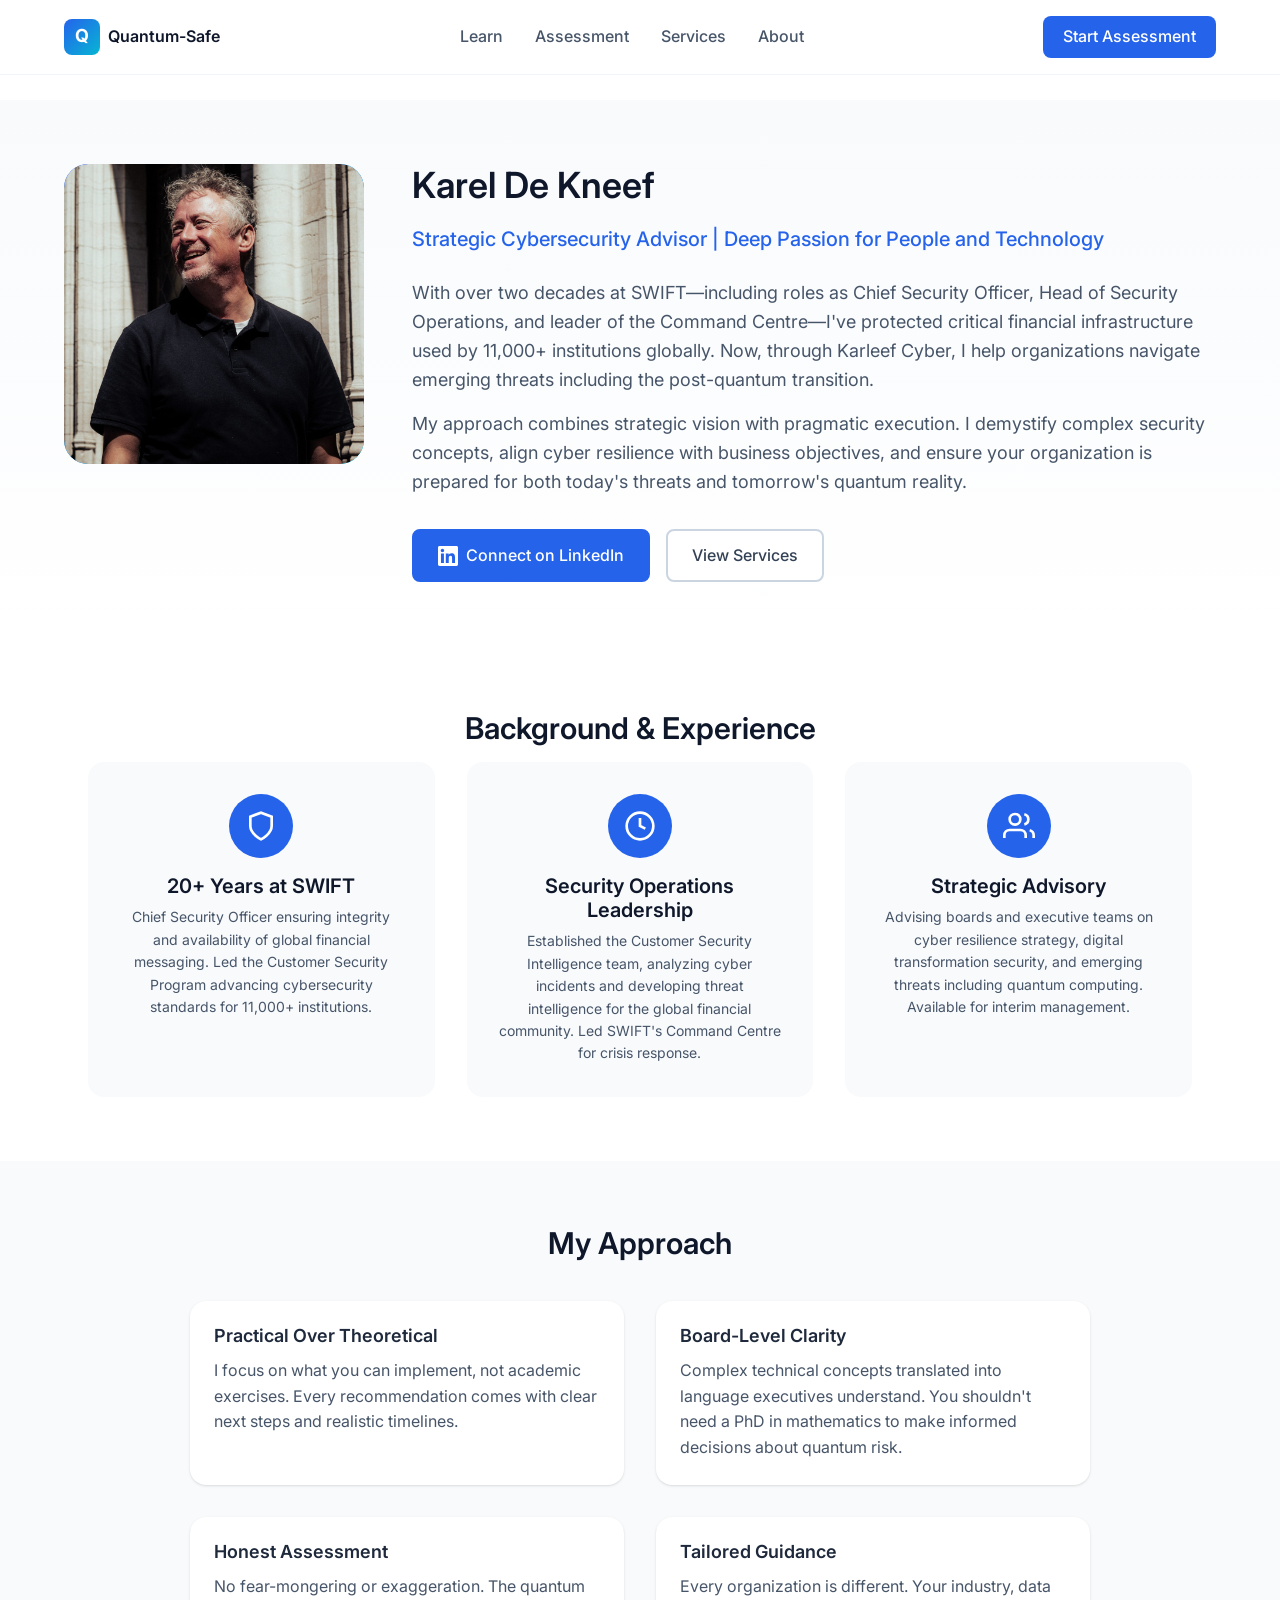
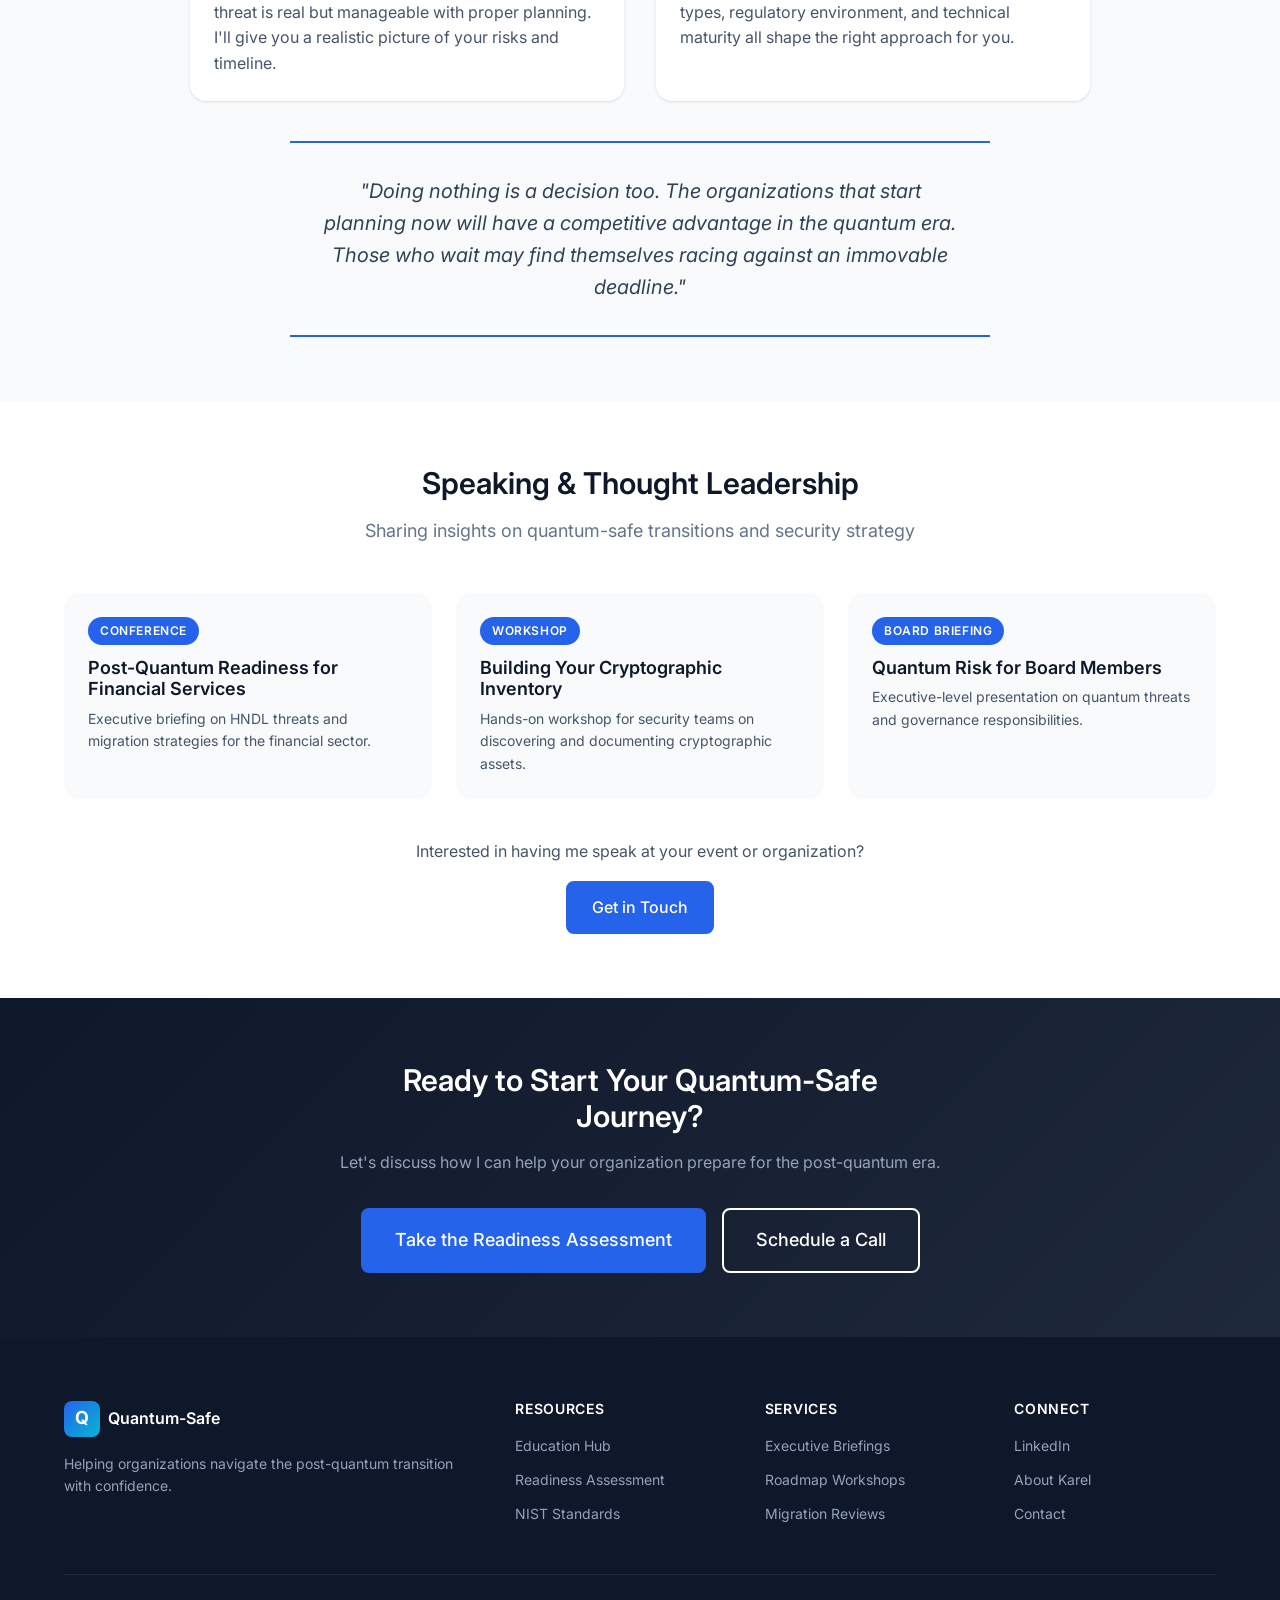
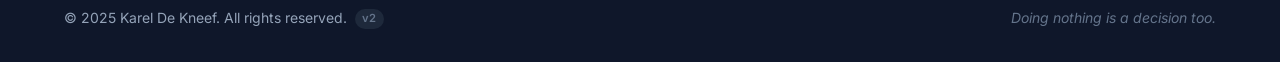
==== commit 3e2717f0: "Bump to v2 — add version tracking and versioned release infrastructure - version.json tracks current" ====
--- a/pages/about.html
+++ b/pages/about.html
@@ -216,7 +216,7 @@
                 </div>
             </div>
             <div class="footer-bottom">
-                <p>&copy; 2025 Karel De Kneef. All rights reserved.</p>
+                <p>&copy; 2025 Karel De Kneef. All rights reserved. <span class="footer-version">v2</span></p>
                 <p class="footer-tagline">Doing nothing is a decision too.</p>
             </div>
         </div>
--- a/css/main.css
+++ b/css/main.css
@@ -1241,6 +1241,19 @@
     color: var(--color-gray-500);
 }
 
+.footer-version {
+    display: inline-block;
+    font-size: 0.7rem;
+    font-weight: 600;
+    color: var(--color-gray-500);
+    background: var(--color-gray-800);
+    padding: 1px 7px;
+    border-radius: 999px;
+    vertical-align: middle;
+    margin-left: 4px;
+    letter-spacing: 0.03em;
+}
+
 /* Responsive */
 @media (max-width: 1024px) {
     .hero-container {
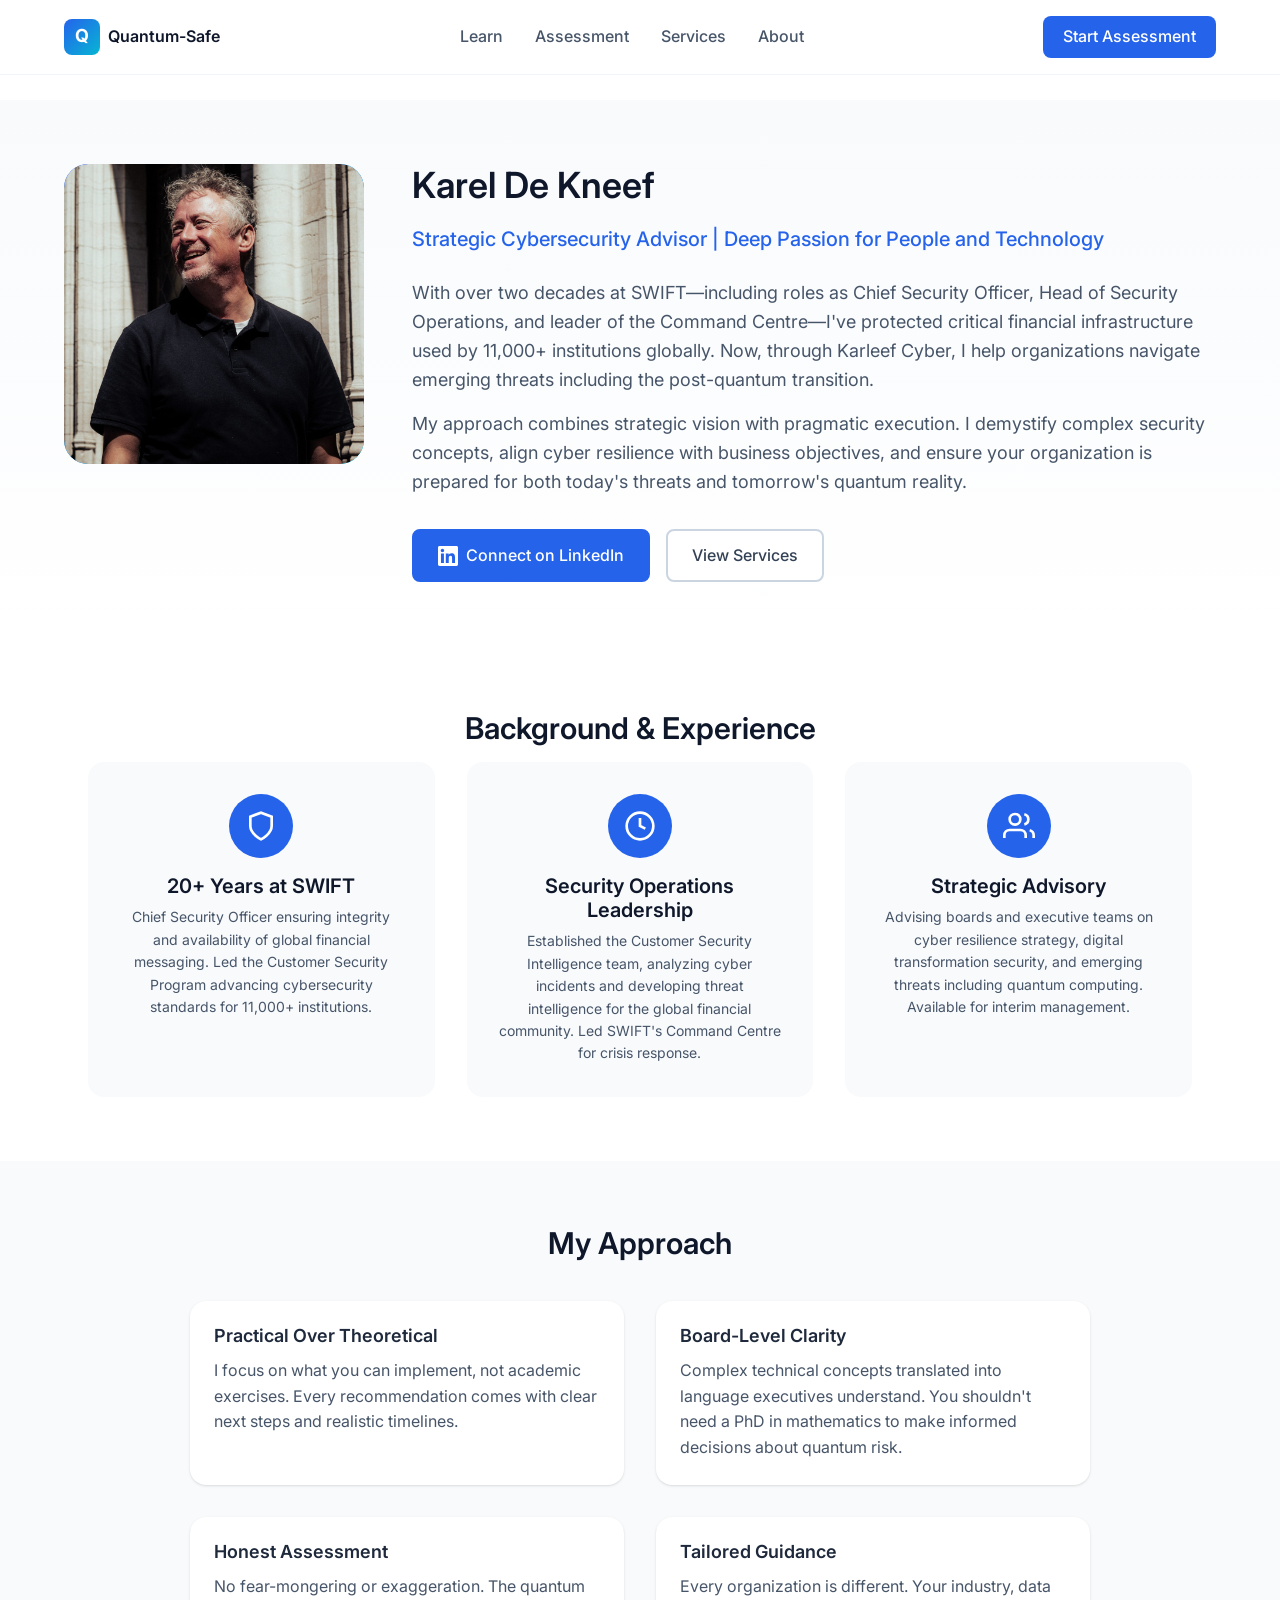
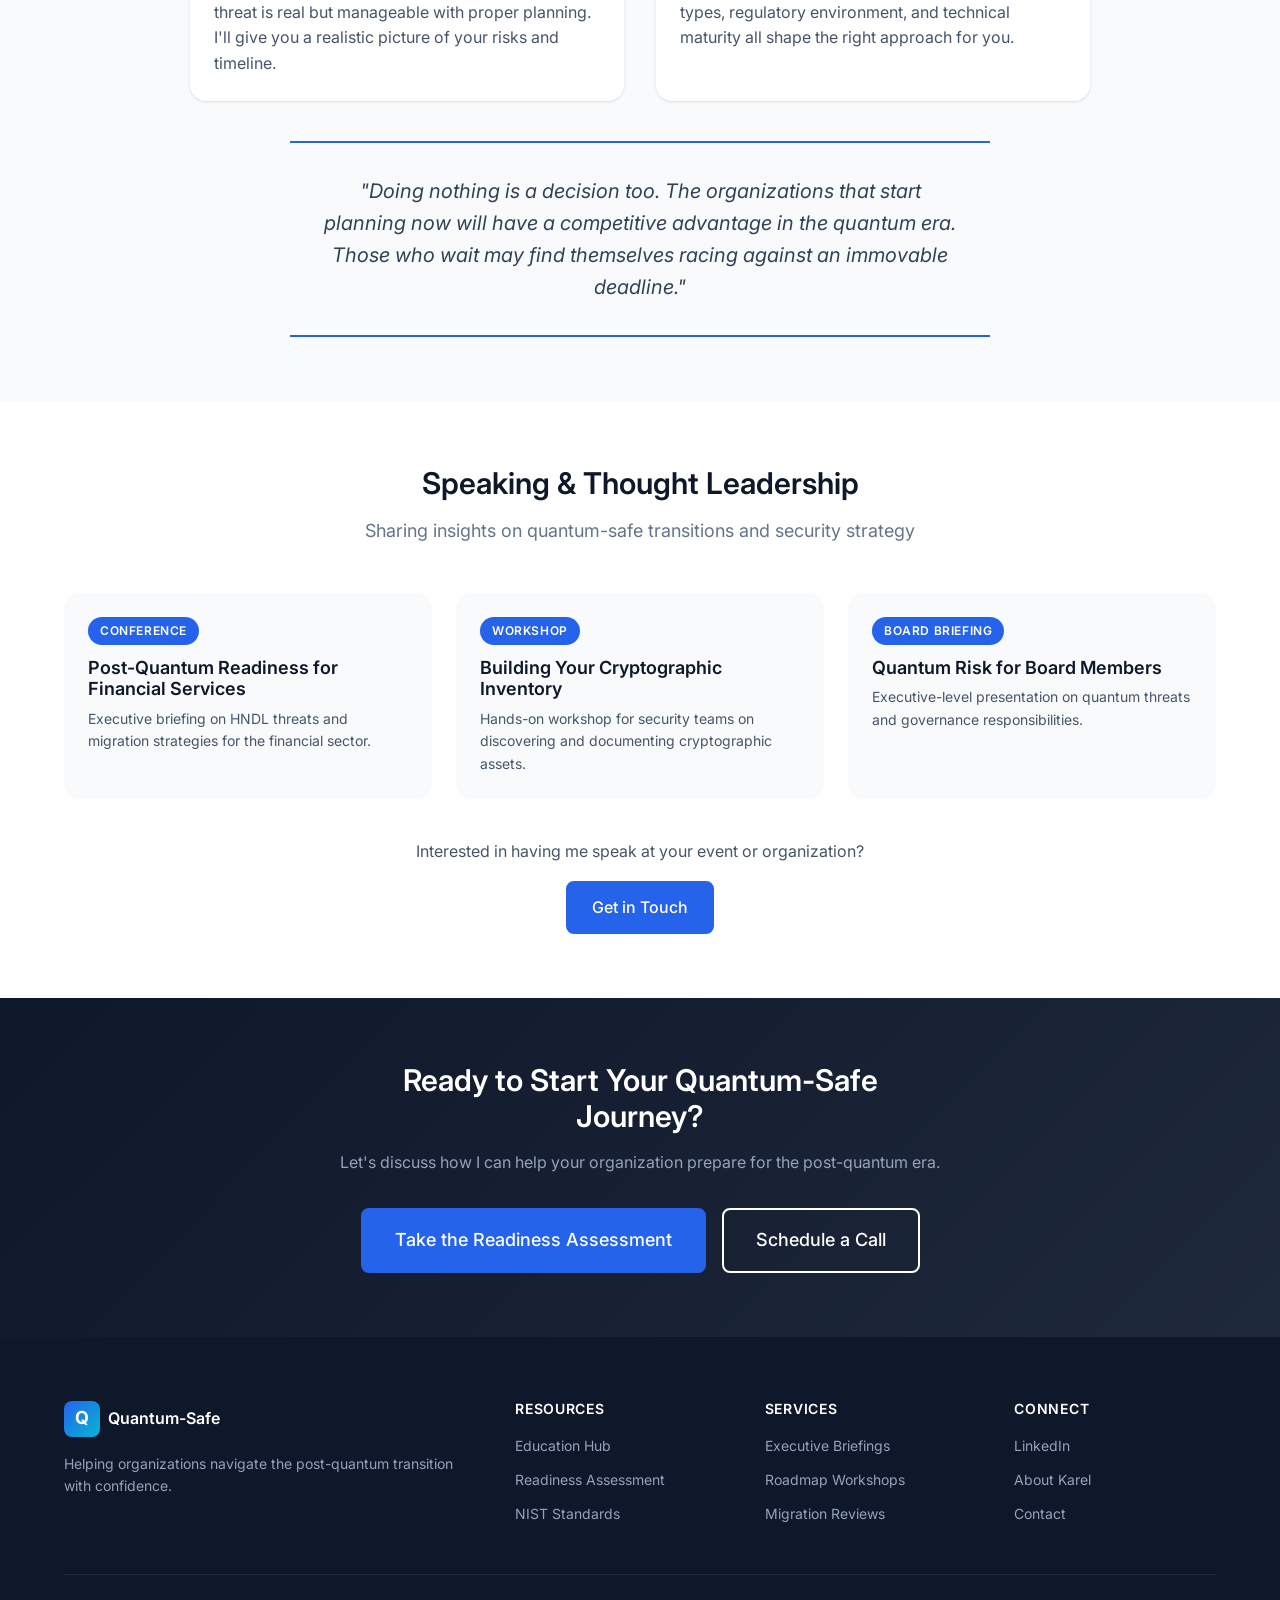
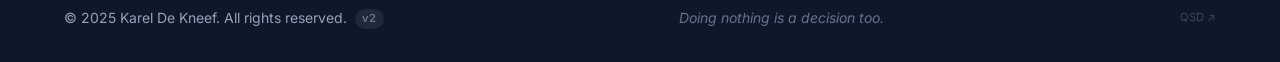
==== commit 49521a78: "Add discreet QSD preview link to footer Adds a subtle 'QSD ↗' link to the footer of all four public " ====
--- a/pages/about.html
+++ b/pages/about.html
@@ -218,6 +218,7 @@
             <div class="footer-bottom">
                 <p>&copy; 2025 Karel De Kneef. All rights reserved. <span class="footer-version">v2</span></p>
                 <p class="footer-tagline">Doing nothing is a decision too.</p>
+                <a href="https://qsd-mockup.vercel.app" target="_blank" style="color:var(--color-gray-500);font-size:0.7rem;opacity:0.5;text-decoration:none;" title="QSD Preview">QSD ↗</a>
             </div>
         </div>
     </footer>
